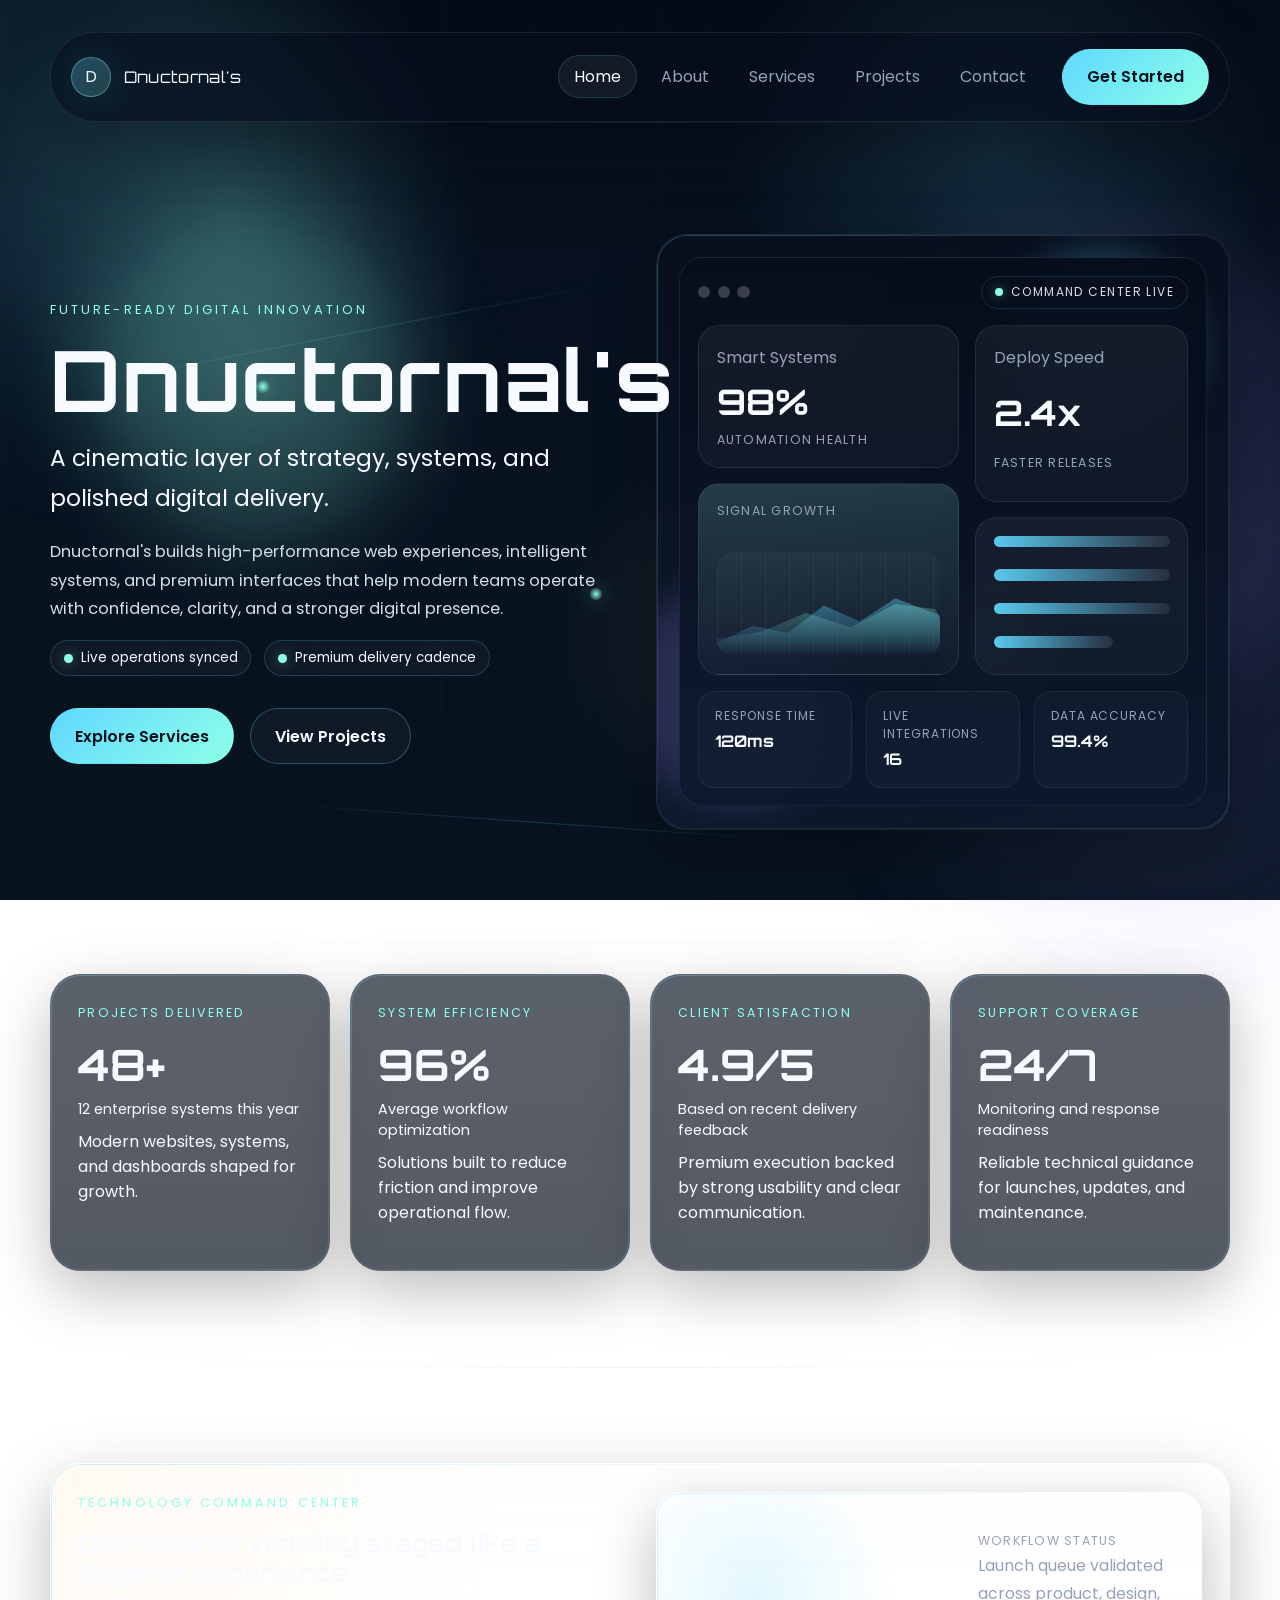
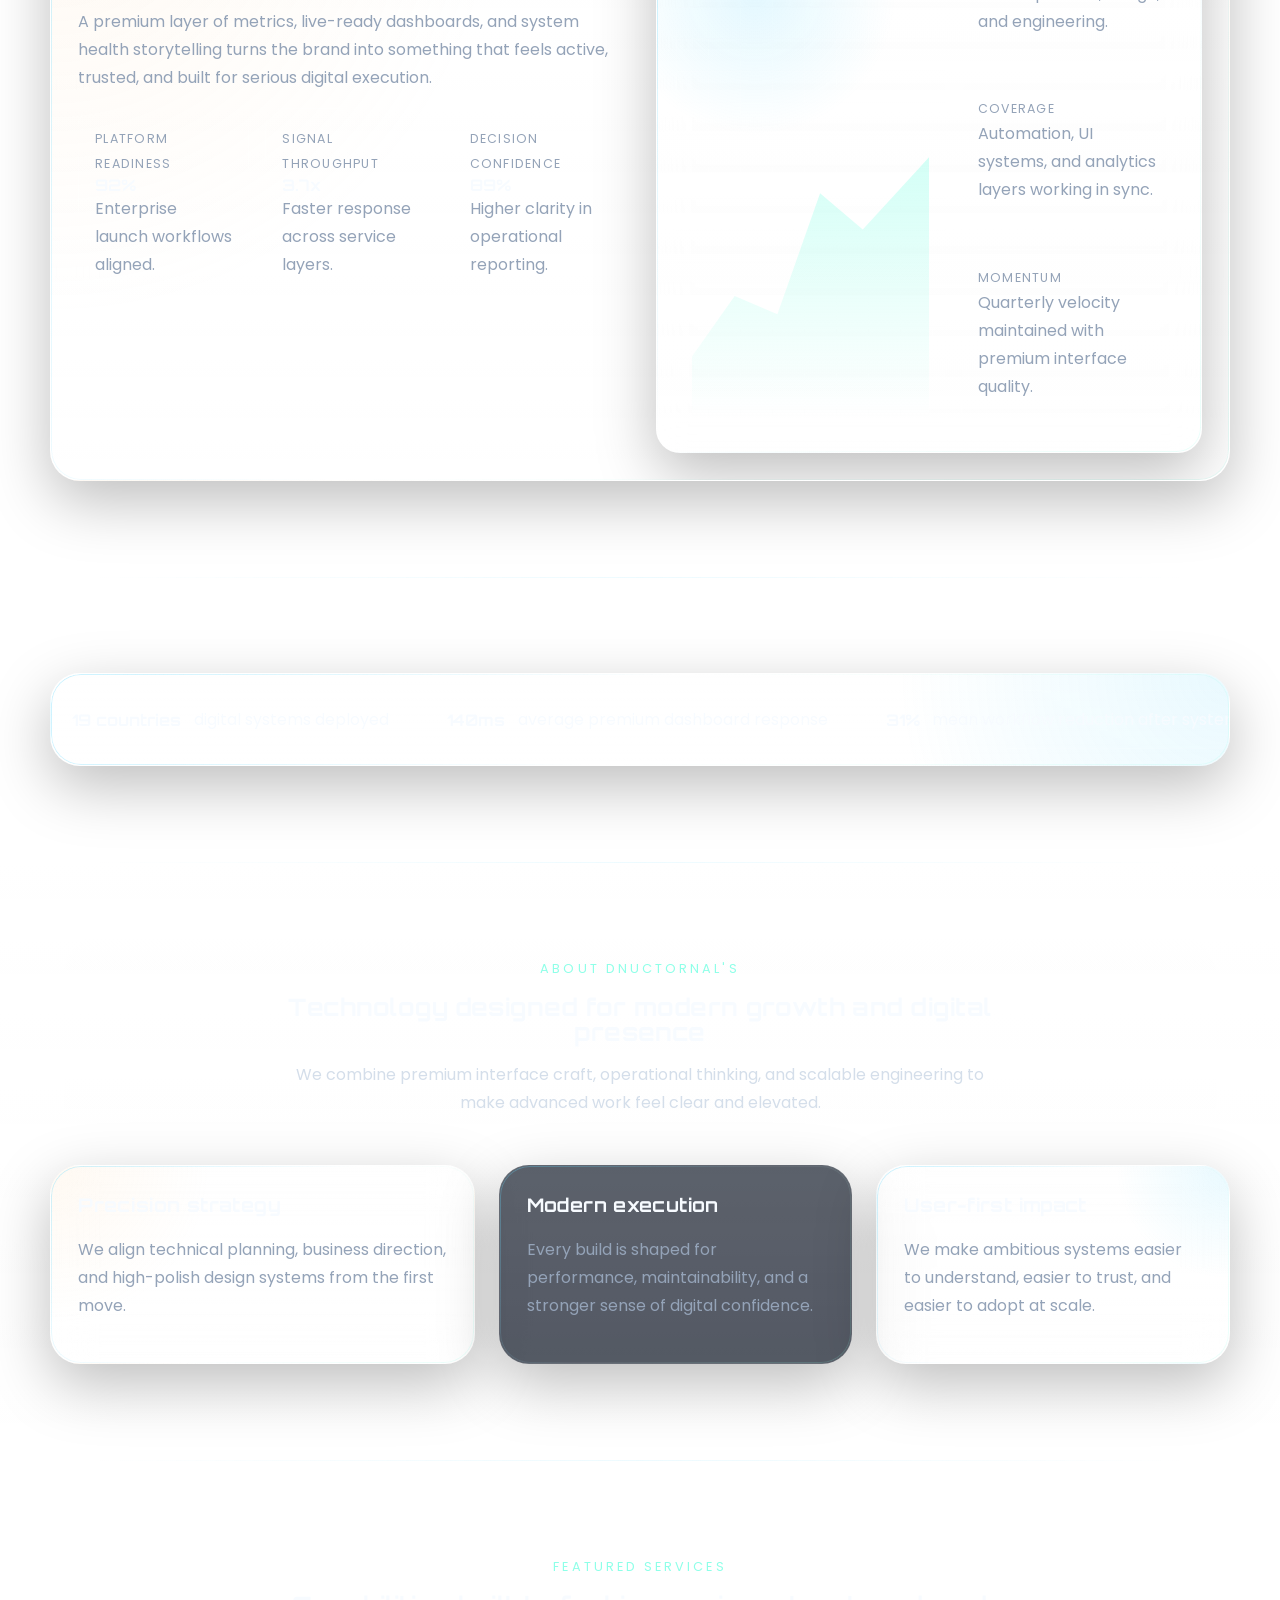
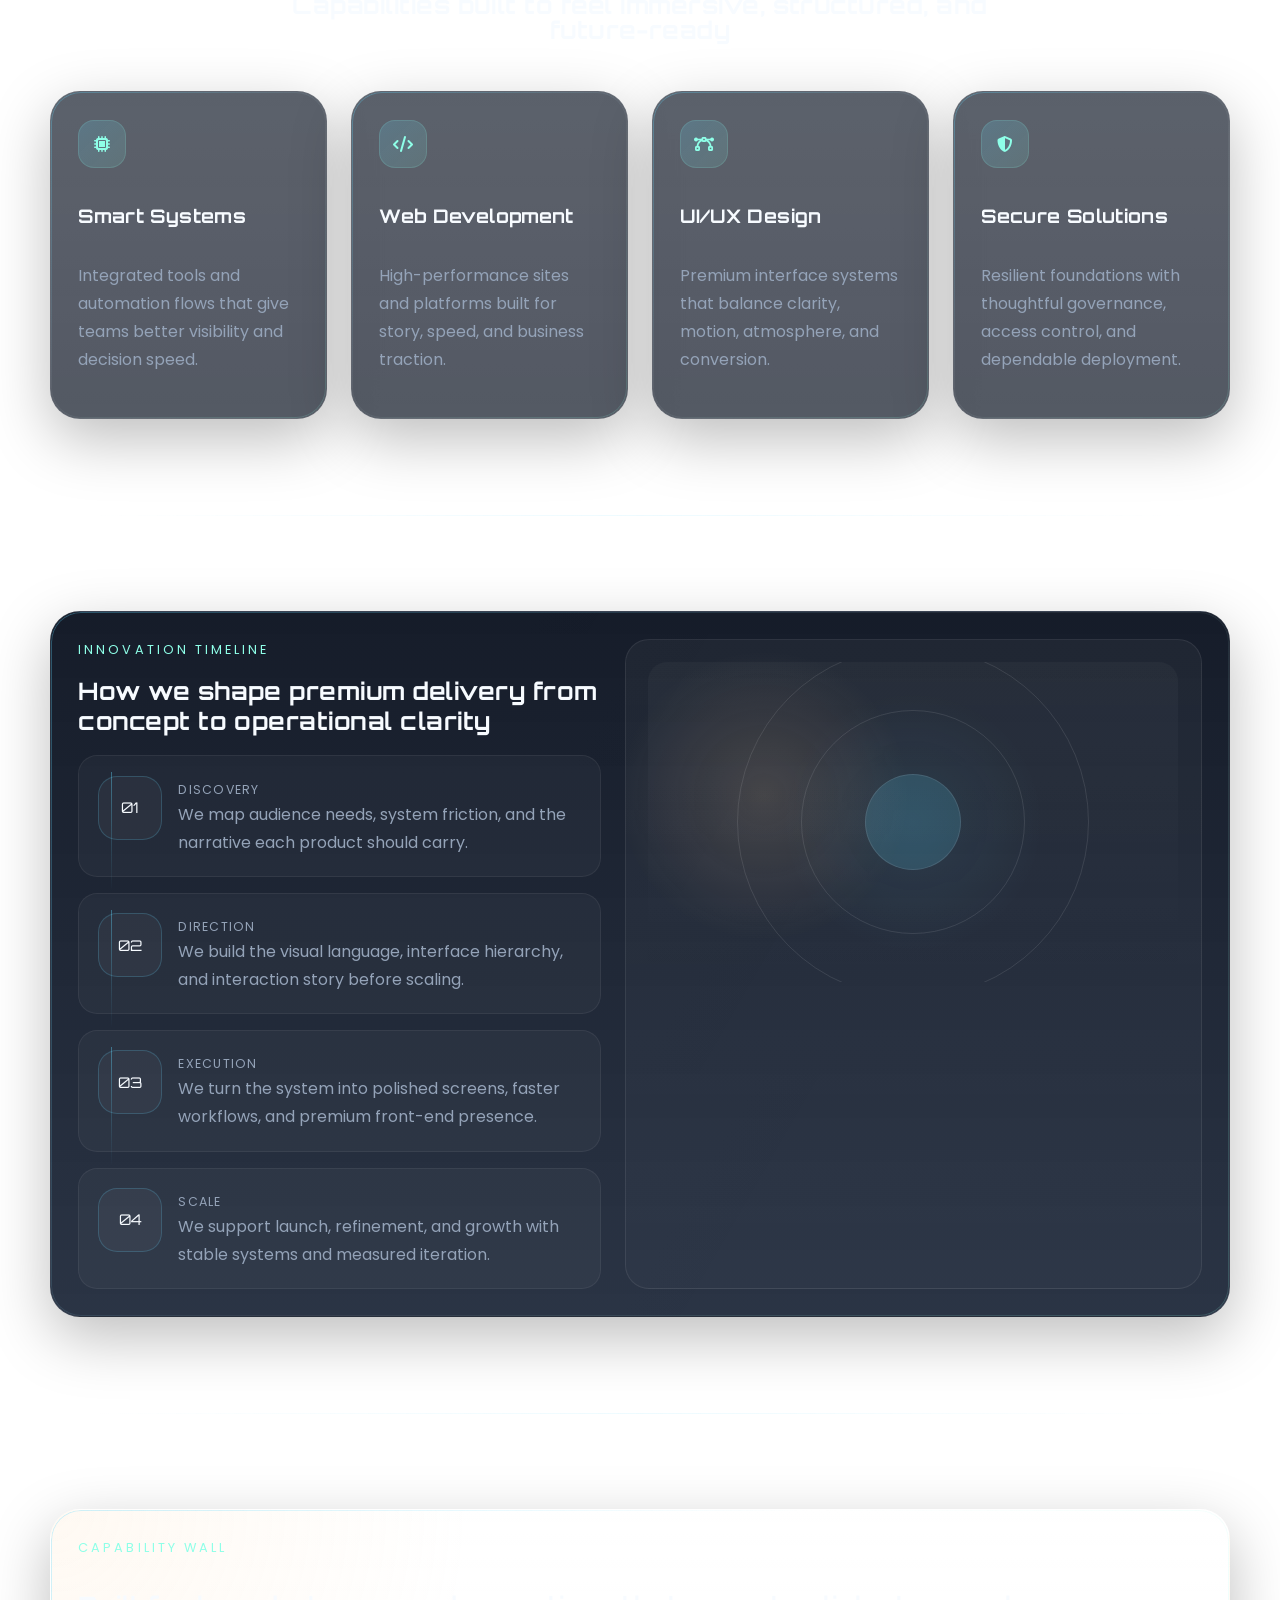
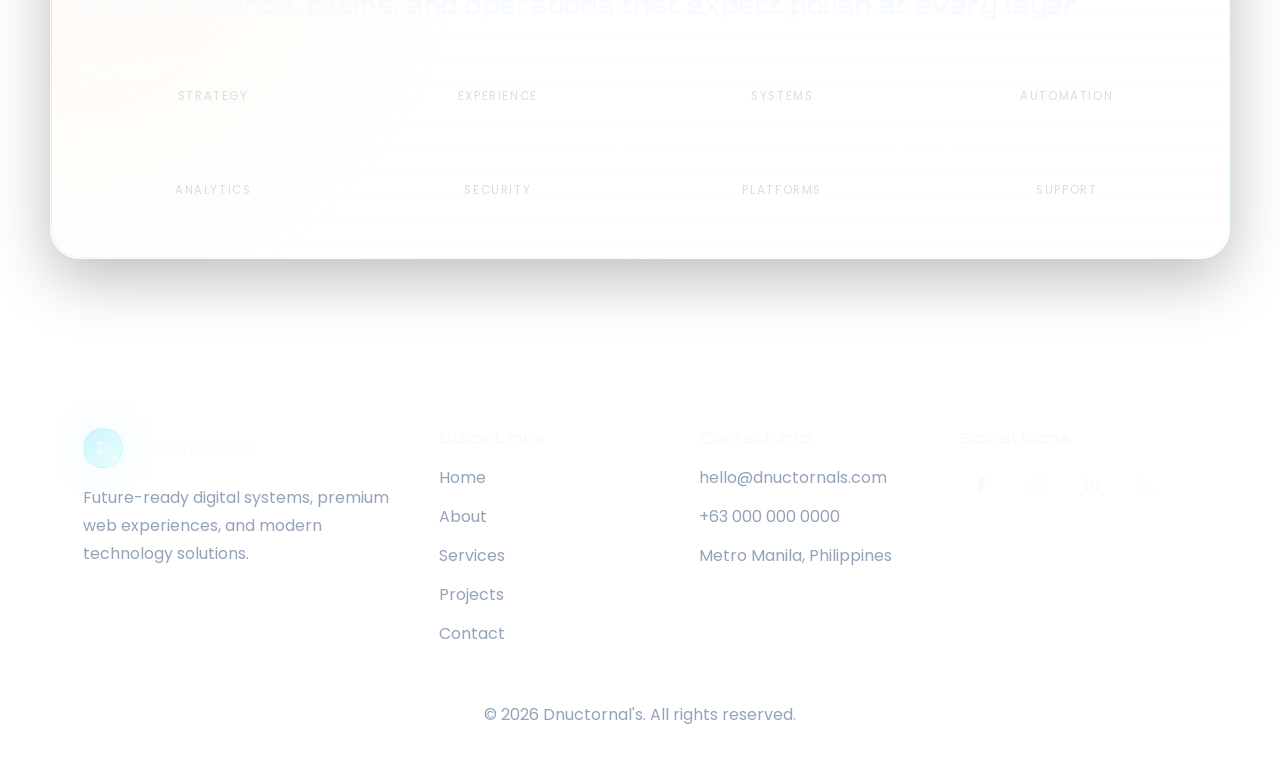
==== index.html @ 12afb89a "first commit" ====
<!DOCTYPE html>
<html lang="en">
<head>
  <meta charset="UTF-8">
  <meta name="viewport" content="width=device-width, initial-scale=1.0">
  <meta name="description" content="Dnuctornal's delivers future-ready tech solutions through smart systems, advanced web development, and premium digital experiences.">
  <title>Dnuctornal's | Future-Ready Tech Solutions</title>
  <link rel="preconnect" href="https://fonts.googleapis.com">
  <link rel="preconnect" href="https://fonts.gstatic.com" crossorigin>
  <link href="https://fonts.googleapis.com/css2?family=Orbitron:wght@500;600;700;800&family=Poppins:wght@300;400;500;600;700&display=swap" rel="stylesheet">
  <link rel="stylesheet" href="https://cdnjs.cloudflare.com/ajax/libs/font-awesome/6.5.2/css/all.min.css" crossorigin="anonymous" referrerpolicy="no-referrer">
  <link rel="stylesheet" href="css/style.css">
</head>
<body data-page="home" class="page-accent-home">
  <div class="site-shell">
    <div class="site-bg" aria-hidden="true">
      <div class="site-noise"></div>
      <div class="site-glow"></div>
    </div>

    <header class="site-header">
      <nav class="navbar container" aria-label="Primary">
        <a class="brand" href="index.html" aria-label="Dnuctornal's home">
          <span class="brand-mark">D</span>
          <span class="brand-text">Dnuctornal's</span>
        </a>
        <button class="nav-toggle" type="button" aria-expanded="false" aria-controls="nav-menu" aria-label="Open menu">
          <span></span>
          <span></span>
          <span></span>
        </button>
        <div class="nav-menu" id="nav-menu">
          <ul class="nav-links">
            <li><a href="index.html" data-nav="home">Home</a></li>
            <li><a href="about.html" data-nav="about">About</a></li>
            <li><a href="services.html" data-nav="services">Services</a></li>
            <li><a href="projects.html" data-nav="projects">Projects</a></li>
            <li><a href="contact.html" data-nav="contact">Contact</a></li>
          </ul>
          <a class="btn btn-primary nav-cta" href="contact.html">Get Started</a>
        </div>
      </nav>
    </header>

    <main>
      <section class="hero section">
        <div class="hero-atmosphere" aria-hidden="true">
          <div class="mesh-glow" data-parallax data-depth="0.14" style="--glow-size: 24rem; --glow-top: 8%; --glow-left: 5%; --glow-color: rgba(142, 255, 232, 0.16);"></div>
          <div class="mesh-glow" data-parallax data-depth="0.18" style="--glow-size: 28rem; --glow-top: 12%; --glow-right: 4%; --glow-color: rgba(156, 136, 255, 0.14);"></div>
        </div>
        <div class="hero-grid-overlay" aria-hidden="true">
          <span class="hero-ring"></span>
          <span class="hero-beam hero-beam-one" data-parallax data-depth="0.08"></span>
          <span class="hero-beam hero-beam-two" data-parallax data-depth="0.06"></span>
          <span class="grid-line grid-line-one"></span>
          <span class="grid-line grid-line-two"></span>
          <span class="grid-line grid-line-three"></span>
          <span class="grid-node grid-node-one"></span>
          <span class="grid-node grid-node-two"></span>
          <span class="grid-node grid-node-three"></span>
        </div>
        <div class="container hero-grid">
          <div class="hero-copy" data-reveal="left">
            <p class="eyebrow">Future-ready digital innovation</p>
            <h1>Dnuctornal's</h1>
            <p class="hero-tagline">A cinematic layer of strategy, systems, and polished digital delivery.</p>
            <p class="hero-description">
              Dnuctornal's builds high-performance web experiences, intelligent systems, and premium interfaces
              that help modern teams operate with confidence, clarity, and a stronger digital presence.
            </p>
            <div class="pill-row">
              <span class="status-pill">Live operations synced</span>
              <span class="status-pill">Premium delivery cadence</span>
            </div>
            <div class="hero-actions">
              <a class="btn btn-primary" href="services.html">Explore Services</a>
              <a class="btn btn-secondary" href="projects.html">View Projects</a>
            </div>
          </div>
          <div class="hero-visual dashboard-card" data-reveal="right" data-parallax-group>
            <div class="hero-orb hero-orb-one" data-parallax-layer data-depth="10"></div>
            <div class="hero-orb hero-orb-two" data-parallax-layer data-depth="18"></div>
            <div class="hero-orb hero-orb-three" data-parallax-layer data-depth="14"></div>
            <div class="dashboard-preview">
              <div class="preview-top">
                <div class="preview-top-dots">
                  <span></span>
                  <span></span>
                  <span></span>
                </div>
                <span class="preview-status">Command Center Live</span>
              </div>
              <div class="preview-grid">
                <div class="preview-column">
                  <article class="preview-panel" data-parallax-layer data-depth="8">
                    <p>Smart Systems</p>
                    <strong data-counter data-value="98" data-suffix="%">98%</strong>
                    <small>Automation health</small>
                  </article>
                  <article class="preview-chart" data-parallax-layer data-depth="14">
                    <span class="preview-kicker">Signal Growth</span>
                    <div class="chart-waves"></div>
                  </article>
                </div>
                <div class="preview-column">
                  <article class="preview-panel" data-parallax-layer data-depth="12">
                    <p>Deploy Speed</p>
                    <strong data-counter data-value="2.4" data-decimals="1" data-suffix="x">2.4x</strong>
                    <small>Faster releases</small>
                  </article>
                  <article class="preview-list" data-parallax-layer data-depth="18">
                    <span></span>
                    <span></span>
                    <span></span>
                    <span style="width: 68%;"></span>
                  </article>
                </div>
              </div>
              <div class="preview-metrics">
                <div>
                  <span>Response Time</span>
                  <strong data-counter data-value="120" data-suffix="ms">120ms</strong>
                </div>
                <div>
                  <span>Live Integrations</span>
                  <strong data-counter data-value="16">16</strong>
                </div>
                <div>
                  <span>Data Accuracy</span>
                  <strong data-counter data-value="99.4" data-decimals="1" data-suffix="%">99.4%</strong>
                </div>
              </div>
            </div>
          </div>
        </div>
      </section>

      <section class="section stats-section">
        <div class="container">
          <div class="stats-strip reveal-group" data-stagger>
            <article class="glass-card stat-card" data-reveal="up" data-activate>
              <p class="stat-label">Projects Delivered</p>
              <strong data-counter data-value="48" data-suffix="+">48+</strong>
              <em>12 enterprise systems this year</em>
              <span>Modern websites, systems, and dashboards shaped for growth.</span>
              <span class="counter-line"></span>
            </article>
            <article class="glass-card stat-card" data-reveal="up" data-activate>
              <p class="stat-label">System Efficiency</p>
              <strong data-counter data-value="96" data-suffix="%">96%</strong>
              <em>Average workflow optimization</em>
              <span>Solutions built to reduce friction and improve operational flow.</span>
              <span class="counter-line"></span>
            </article>
            <article class="glass-card stat-card" data-reveal="up" data-activate>
              <p class="stat-label">Client Satisfaction</p>
              <strong data-counter data-value="4.9" data-decimals="1" data-suffix="/5">4.9/5</strong>
              <em>Based on recent delivery feedback</em>
              <span>Premium execution backed by strong usability and clear communication.</span>
              <span class="counter-line"></span>
            </article>
            <article class="glass-card stat-card" data-reveal="up" data-activate>
              <p class="stat-label">Support Coverage</p>
              <strong>24/7</strong>
              <em>Monitoring and response readiness</em>
              <span>Reliable technical guidance for launches, updates, and maintenance.</span>
              <span class="counter-line"></span>
            </article>
          </div>
        </div>
      </section>

      <section class="section section-atmosphere">
        <div class="container">
          <div class="command-center-band spotlight-card" data-reveal="zoom">
            <div class="hero-command-grid">
              <div>
                <p class="eyebrow">Technology Command Center</p>
                <h2>Operational visibility staged like a flagship experience</h2>
                <p>
                  A premium layer of metrics, live-ready dashboards, and system health storytelling turns the brand
                  into something that feels active, trusted, and built for serious digital execution.
                </p>
                <div class="command-stat-grid">
                  <article class="command-stat" data-activate>
                    <span class="mini-label">Platform Readiness</span>
                    <strong data-counter data-value="92" data-suffix="%">92%</strong>
                    <p>Enterprise launch workflows aligned.</p>
                  </article>
                  <article class="command-stat" data-activate>
                    <span class="mini-label">Signal Throughput</span>
                    <strong data-counter data-value="3.7" data-decimals="1" data-suffix="x">3.7x</strong>
                    <p>Faster response across service layers.</p>
                  </article>
                  <article class="command-stat" data-activate>
                    <span class="mini-label">Decision Confidence</span>
                    <strong data-counter data-value="89" data-suffix="%">89%</strong>
                    <p>Higher clarity in operational reporting.</p>
                  </article>
                </div>
              </div>
              <div class="command-visual dashboard-card" data-parallax-group>
                <div class="command-grid">
                  <div class="command-chart" data-parallax-layer data-depth="10"></div>
                  <div class="command-feed">
                    <article data-parallax-layer data-depth="16">
                      <span class="mini-label">Workflow Status</span>
                      <p>Launch queue validated across product, design, and engineering.</p>
                    </article>
                    <article data-parallax-layer data-depth="12">
                      <span class="mini-label">Coverage</span>
                      <p>Automation, UI systems, and analytics layers working in sync.</p>
                    </article>
                    <article data-parallax-layer data-depth="18">
                      <span class="mini-label">Momentum</span>
                      <p>Quarterly velocity maintained with premium interface quality.</p>
                    </article>
                  </div>
                </div>
              </div>
            </div>
          </div>
        </div>
      </section>

      <section class="section">
        <div class="container">
          <div class="marquee-shell accent-panel" data-reveal="up">
            <div class="marquee-track" aria-label="Performance metrics marquee">
              <div class="marquee-item"><strong>19 countries</strong><span>digital systems deployed</span></div>
              <div class="marquee-item"><strong>140ms</strong><span>average premium dashboard response</span></div>
              <div class="marquee-item"><strong>31%</strong><span>mean workflow reduction after system rollout</span></div>
              <div class="marquee-item"><strong>9.4/10</strong><span>brand experience rating on launch</span></div>
              <div class="marquee-item"><strong>19 countries</strong><span>digital systems deployed</span></div>
              <div class="marquee-item"><strong>140ms</strong><span>average premium dashboard response</span></div>
              <div class="marquee-item"><strong>31%</strong><span>mean workflow reduction after system rollout</span></div>
              <div class="marquee-item"><strong>9.4/10</strong><span>brand experience rating on launch</span></div>
            </div>
          </div>
        </div>
      </section>

      <section class="section section-alt section-atmosphere">
        <div class="container">
          <div class="section-heading" data-reveal="up">
            <p class="eyebrow">About Dnuctornal's</p>
            <h2>Technology designed for modern growth and digital presence</h2>
            <p>
              We combine premium interface craft, operational thinking, and scalable engineering to make advanced work feel clear and elevated.
            </p>
          </div>
          <div class="about-preview-grid reveal-group" data-stagger>
            <article class="spotlight-card info-card" data-reveal="left">
              <h3>Precision strategy</h3>
              <p>We align technical planning, business direction, and high-polish design systems from the first move.</p>
            </article>
            <article class="glass-card info-card" data-reveal="up">
              <h3>Modern execution</h3>
              <p>Every build is shaped for performance, maintainability, and a stronger sense of digital confidence.</p>
            </article>
            <article class="accent-panel info-card" data-reveal="right">
              <h3>User-first impact</h3>
              <p>We make ambitious systems easier to understand, easier to trust, and easier to adopt at scale.</p>
            </article>
          </div>
        </div>
      </section>

      <section class="section">
        <div class="container">
          <div class="section-heading" data-reveal="up">
            <p class="eyebrow">Featured Services</p>
            <h2>Capabilities built to feel immersive, structured, and future-ready</h2>
          </div>
          <div class="card-grid four-col reveal-group" data-stagger>
            <article class="glass-card service-card" data-reveal="up">
              <i class="fa-solid fa-microchip"></i>
              <h3>Smart Systems</h3>
              <p>Integrated tools and automation flows that give teams better visibility and decision speed.</p>
            </article>
            <article class="glass-card service-card" data-reveal="up">
              <i class="fa-solid fa-code"></i>
              <h3>Web Development</h3>
              <p>High-performance sites and platforms built for story, speed, and business traction.</p>
            </article>
            <article class="glass-card service-card" data-reveal="up">
              <i class="fa-solid fa-bezier-curve"></i>
              <h3>UI/UX Design</h3>
              <p>Premium interface systems that balance clarity, motion, atmosphere, and conversion.</p>
            </article>
            <article class="glass-card service-card" data-reveal="up">
              <i class="fa-solid fa-shield-halved"></i>
              <h3>Secure Solutions</h3>
              <p>Resilient foundations with thoughtful governance, access control, and dependable deployment.</p>
            </article>
          </div>
        </div>
      </section>

      <section class="section">
        <div class="container">
          <div class="timeline-panel dashboard-card" data-reveal="zoom">
            <div class="timeline-layout">
              <div>
                <p class="eyebrow">Innovation Timeline</p>
                <h2>How we shape premium delivery from concept to operational clarity</h2>
                <div class="timeline-list reveal-group" data-stagger>
                  <article class="timeline-item" data-reveal="left">
                    <span class="timeline-year">01</span>
                    <div class="timeline-copy">
                      <small>Discovery</small>
                      <p>We map audience needs, system friction, and the narrative each product should carry.</p>
                    </div>
                  </article>
                  <article class="timeline-item" data-reveal="left">
                    <span class="timeline-year">02</span>
                    <div class="timeline-copy">
                      <small>Direction</small>
                      <p>We build the visual language, interface hierarchy, and interaction story before scaling.</p>
                    </div>
                  </article>
                  <article class="timeline-item" data-reveal="left">
                    <span class="timeline-year">03</span>
                    <div class="timeline-copy">
                      <small>Execution</small>
                      <p>We turn the system into polished screens, faster workflows, and premium front-end presence.</p>
                    </div>
                  </article>
                  <article class="timeline-item" data-reveal="left">
                    <span class="timeline-year">04</span>
                    <div class="timeline-copy">
                      <small>Scale</small>
                      <p>We support launch, refinement, and growth with stable systems and measured iteration.</p>
                    </div>
                  </article>
                </div>
              </div>
              <div class="timeline-visual">
                <div class="timeline-orbits" data-parallax-group>
                  <span data-parallax-layer data-depth="8"></span>
                  <span data-parallax-layer data-depth="14"></span>
                  <span data-parallax-layer data-depth="20"></span>
                </div>
              </div>
            </div>
          </div>
        </div>
      </section>

      <section class="section">
        <div class="container">
          <div class="partner-wall spotlight-card" data-reveal="up">
            <p class="eyebrow">Capability Wall</p>
            <h2>Built for brands, teams, and operations that expect polish at every layer</h2>
            <div class="partner-grid reveal-group" data-stagger>
              <span data-reveal="up">Strategy</span>
              <span data-reveal="up">Experience</span>
              <span data-reveal="up">Systems</span>
              <span data-reveal="up">Automation</span>
              <span data-reveal="up">Analytics</span>
              <span data-reveal="up">Security</span>
              <span data-reveal="up">Platforms</span>
              <span data-reveal="up">Support</span>
            </div>
          </div>
        </div>
      </section>
    </main>

    <footer class="site-footer">
      <div class="container footer-grid">
        <div>
          <a class="brand footer-brand" href="index.html">
            <span class="brand-mark">D</span>
            <span class="brand-text">Dnuctornal's</span>
          </a>
          <p class="footer-copy">
            Future-ready digital systems, premium web experiences, and modern technology solutions.
          </p>
        </div>
        <div>
          <h3>Quick Links</h3>
          <ul class="footer-links">
            <li><a href="index.html">Home</a></li>
            <li><a href="about.html">About</a></li>
            <li><a href="services.html">Services</a></li>
            <li><a href="projects.html">Projects</a></li>
            <li><a href="contact.html">Contact</a></li>
          </ul>
        </div>
        <div>
          <h3>Contact Info</h3>
          <ul class="footer-links">
            <li><a href="mailto:hello@dnuctornals.com">hello@dnuctornals.com</a></li>
            <li><a href="tel:+630000000000">+63 000 000 0000</a></li>
            <li>Metro Manila, Philippines</li>
          </ul>
        </div>
        <div>
          <h3>Social Icons</h3>
          <div class="social-links">
            <a href="#" aria-label="Facebook"><i class="fa-brands fa-facebook-f"></i></a>
            <a href="#" aria-label="Instagram"><i class="fa-brands fa-instagram"></i></a>
            <a href="#" aria-label="LinkedIn"><i class="fa-brands fa-linkedin-in"></i></a>
            <a href="#" aria-label="X"><i class="fa-brands fa-x-twitter"></i></a>
          </div>
        </div>
      </div>
      <div class="container footer-bottom">
        <p>&copy; 2026 Dnuctornal's. All rights reserved.</p>
      </div>
    </footer>
  </div>

  <script src="js/script.js"></script>
</body>
</html>
---- css/style.css ----
:root {
  --bg-primary: #07111f;
  --bg-secondary: #0e1a2e;
  --bg-tertiary: #13243a;
  --bg-panel: rgba(10, 18, 34, 0.72);
  --bg-panel-strong: rgba(7, 14, 28, 0.84);
  --accent-blue: #60d8ff;
  --accent-cyan: #8effe8;
  --accent-gold: #ffd29d;
  --accent-violet: #9c88ff;
  --text-primary: #f7fbff;
  --text-secondary: #d4deea;
  --text-muted: #94a3b8;
  --border-soft: rgba(255, 255, 255, 0.08);
  --border-strong: rgba(96, 216, 255, 0.3);
  --shadow-soft: 0 20px 60px rgba(0, 0, 0, 0.26);
  --shadow-glow: 0 0 40px rgba(96, 216, 255, 0.16);
  --radius-lg: 30px;
  --radius-md: 22px;
  --radius-sm: 16px;
  --container: 1180px;
  --transition: 260ms ease;
  --section-padding: 6rem;
}

*,
*::before,
*::after {
  box-sizing: border-box;
}

html {
  scroll-behavior: smooth;
}

body {
  margin: 0;
  font-family: "Poppins", sans-serif;
  color: var(--text-primary);
  min-height: 100vh;
  background:
    radial-gradient(circle at 12% 12%, rgba(142, 255, 232, 0.08), transparent 0 24%),
    radial-gradient(circle at 88% 12%, rgba(156, 136, 255, 0.12), transparent 0 26%),
    radial-gradient(circle at 60% 92%, rgba(255, 210, 157, 0.06), transparent 0 20%),
    linear-gradient(180deg, #040b16 0%, #07111f 30%, #07131f 100%);
  background-attachment: fixed;
}

body.menu-open {
  overflow: hidden;
}

body.is-scrolled .site-header {
  padding-top: 0.5rem;
}

a {
  color: inherit;
  text-decoration: none;
}

img {
  max-width: 100%;
  display: block;
}

button,
input,
textarea {
  font: inherit;
}

p,
li {
  color: var(--text-muted);
  line-height: 1.75;
}

h1,
h2,
h3,
h4,
.brand-text,
.display-font {
  font-family: "Orbitron", sans-serif;
  letter-spacing: 0.02em;
}

h1,
h2,
h3,
h4,
p {
  margin-top: 0;
}

.site-shell {
  position: relative;
  overflow: clip;
  isolation: isolate;
}

.site-shell::before,
.site-shell::after {
  content: "";
  position: fixed;
  width: 30rem;
  height: 30rem;
  border-radius: 50%;
  filter: blur(90px);
  pointer-events: none;
  z-index: -3;
  opacity: 0.8;
}

.site-shell::before {
  top: -6rem;
  left: -10rem;
  background: rgba(96, 216, 255, 0.14);
}

.site-shell::after {
  right: -9rem;
  bottom: -4rem;
  background: rgba(156, 136, 255, 0.12);
}

.site-bg {
  position: fixed;
  inset: 0;
  pointer-events: none;
  z-index: -2;
  overflow: hidden;
}

.site-bg::before,
.site-bg::after {
  content: "";
  position: absolute;
  inset: 0;
}

.site-bg::before {
  background:
    linear-gradient(rgba(255, 255, 255, 0.028) 1px, transparent 1px),
    linear-gradient(90deg, rgba(255, 255, 255, 0.028) 1px, transparent 1px);
  background-size: 88px 88px;
  mask-image: linear-gradient(180deg, rgba(255, 255, 255, 0.42), transparent 78%);
  opacity: 0.35;
}

.site-bg::after {
  background: linear-gradient(180deg, rgba(255, 255, 255, 0.03), transparent);
  mix-blend-mode: screen;
  opacity: 0.16;
}

.site-noise,
.site-glow {
  position: absolute;
  inset: 0;
}

.site-noise {
  background-image:
    linear-gradient(transparent 96%, rgba(255, 255, 255, 0.03) 100%),
    linear-gradient(90deg, rgba(255, 255, 255, 0.025), transparent 30%, rgba(255, 255, 255, 0.018) 70%, transparent);
  background-size: 100% 4px, 220px 100%;
  opacity: 0.18;
}

.site-glow {
  background:
    radial-gradient(circle at 18% 24%, rgba(142, 255, 232, 0.14), transparent 20%),
    radial-gradient(circle at 78% 18%, rgba(96, 216, 255, 0.13), transparent 22%),
    radial-gradient(circle at 58% 70%, rgba(255, 210, 157, 0.08), transparent 20%);
}

.mesh-glow {
  position: absolute;
  width: var(--glow-size, 18rem);
  height: var(--glow-size, 18rem);
  top: var(--glow-top, auto);
  left: var(--glow-left, auto);
  right: var(--glow-right, auto);
  bottom: var(--glow-bottom, auto);
  border-radius: 50%;
  background: radial-gradient(circle, var(--glow-color, rgba(96, 216, 255, 0.18)), transparent 66%);
  filter: blur(14px);
  opacity: 0.95;
  will-change: transform;
}

.container {
  width: min(calc(100% - 2rem), var(--container));
  margin: 0 auto;
}

.section {
  position: relative;
  padding: var(--section-padding) 0;
}

.section::before {
  content: "";
  position: absolute;
  top: 0;
  left: 50%;
  width: min(100%, 1100px);
  height: 1px;
  transform: translateX(-50%);
  background: linear-gradient(90deg, transparent, rgba(96, 216, 255, 0.16), transparent);
  opacity: 0.7;
}

.section-alt {
  background: linear-gradient(180deg, rgba(255, 255, 255, 0.03), rgba(255, 255, 255, 0));
}

.section-atmosphere {
  position: relative;
  isolation: isolate;
}

.section-atmosphere::after {
  content: "";
  position: absolute;
  inset: 12% 5% auto;
  height: 70%;
  border-radius: 40px;
  background: linear-gradient(180deg, rgba(255, 255, 255, 0.025), transparent);
  border: 1px solid rgba(255, 255, 255, 0.05);
  opacity: 0.55;
  z-index: -1;
}

.page-accent-about .section-atmosphere::after {
  background:
    radial-gradient(circle at 20% 20%, rgba(255, 210, 157, 0.08), transparent 24%),
    linear-gradient(180deg, rgba(255, 255, 255, 0.03), transparent);
}

.page-accent-services .section-atmosphere::after {
  background:
    radial-gradient(circle at 80% 18%, rgba(142, 255, 232, 0.08), transparent 22%),
    linear-gradient(180deg, rgba(255, 255, 255, 0.03), transparent);
}

.page-accent-projects .section-atmosphere::after {
  background:
    radial-gradient(circle at 50% 20%, rgba(156, 136, 255, 0.1), transparent 24%),
    linear-gradient(180deg, rgba(255, 255, 255, 0.03), transparent);
}

.page-accent-contact .section-atmosphere::after {
  background:
    radial-gradient(circle at 15% 24%, rgba(96, 216, 255, 0.08), transparent 22%),
    linear-gradient(180deg, rgba(255, 255, 255, 0.03), transparent);
}

.eyebrow {
  margin: 0 0 0.9rem;
  color: var(--accent-cyan);
  font-size: 0.8rem;
  letter-spacing: 0.24em;
  text-transform: uppercase;
}

.section-heading {
  position: relative;
  max-width: 44rem;
  margin: 0 auto 3rem;
  text-align: center;
}

.section-heading.align-left {
  margin-left: 0;
  margin-right: 0;
  text-align: left;
}

.section-heading h2,
.page-hero h1,
.hero h1 {
  margin-bottom: 1rem;
  line-height: 1.05;
}

.section-heading p:last-child,
.page-intro,
.hero-description {
  color: var(--text-secondary);
}

.page-hero {
  padding-top: 9.5rem;
  padding-bottom: 4rem;
  overflow: hidden;
}

.page-hero h1 {
  max-width: 16ch;
  font-size: clamp(2.7rem, 6vw, 4.9rem);
}

.page-intro {
  max-width: 44rem;
  font-size: 1.05rem;
}

.hero {
  position: relative;
  padding-top: 7rem;
  padding-bottom: 3rem;
  min-height: calc(100vh - 5rem);
}

.hero-grid-overlay,
.hero-atmosphere,
.page-hero-atmosphere {
  position: absolute;
  inset: 0;
  pointer-events: none;
  overflow: hidden;
}

.hero-grid-overlay {
  inset: 5rem 0 0;
}

.hero-atmosphere::before,
.page-hero-atmosphere::before,
.hero-atmosphere::after,
.page-hero-atmosphere::after {
  content: "";
  position: absolute;
  border-radius: 50%;
  filter: blur(40px);
}

.hero-atmosphere::before,
.page-hero-atmosphere::before {
  width: 22rem;
  height: 22rem;
  top: 10%;
  left: 6%;
  background: rgba(142, 255, 232, 0.16);
}

.hero-atmosphere::after,
.page-hero-atmosphere::after {
  width: 30rem;
  height: 30rem;
  right: -4rem;
  top: 12%;
  background: rgba(156, 136, 255, 0.12);
}

.grid-line,
.grid-node,
.hero-beam,
.hero-ring {
  position: absolute;
}

.grid-line {
  height: 1px;
  background: linear-gradient(90deg, transparent, rgba(96, 216, 255, 0.2), transparent);
  box-shadow: 0 0 18px rgba(96, 216, 255, 0.12);
}

.grid-line-one {
  top: 18%;
  left: 4%;
  width: 36rem;
  transform: rotate(-11deg);
}

.grid-line-two {
  top: 32%;
  right: 5%;
  width: 24rem;
  transform: rotate(12deg);
}

.grid-line-three {
  bottom: 16%;
  left: 22%;
  width: 32rem;
  transform: rotate(4deg);
}

.grid-node {
  width: 0.9rem;
  height: 0.9rem;
  border-radius: 50%;
  background: radial-gradient(circle, rgba(142, 255, 232, 1), rgba(142, 255, 232, 0.2) 60%, transparent 70%);
  box-shadow: 0 0 18px rgba(142, 255, 232, 0.26);
  animation: floatPulse 7s ease-in-out infinite;
}

.grid-node-one {
  top: 24%;
  left: 20%;
}

.grid-node-two {
  top: 52%;
  left: 46%;
  animation-delay: 1.5s;
}

.grid-node-three {
  right: 16%;
  bottom: 18%;
  animation-delay: 2.4s;
}

.hero-beam {
  width: 26rem;
  height: 26rem;
  border-radius: 50%;
  border: 1px solid rgba(255, 255, 255, 0.06);
  opacity: 0.42;
}

.hero-beam-one {
  top: 4%;
  right: 10%;
  transform: rotate(16deg);
}

.hero-beam-two {
  width: 18rem;
  height: 18rem;
  bottom: 14%;
  left: 12%;
}

.hero-ring {
  inset: auto;
  width: 42rem;
  height: 42rem;
  left: 50%;
  top: 50%;
  transform: translate(-50%, -50%);
  border-radius: 50%;
  border: 1px solid rgba(255, 255, 255, 0.04);
  opacity: 0.4;
}

.hero-grid,
.split-layout,
.contact-layout,
.hero-command-grid,
.project-card,
.story-layout,
.contact-console {
  display: grid;
  grid-template-columns: repeat(2, minmax(0, 1fr));
  gap: 2rem;
  align-items: center;
}

.hero-copy,
.hero-visual,
.project-card,
.project-content {
  min-width: 0;
}

.hero-copy {
  position: relative;
  z-index: 1;
}

.hero-copy h1 {
  font-size: clamp(3rem, 6.6vw, 5.8rem);
  margin-bottom: 0.8rem;
  max-width: 100%;
}

.hero-tagline {
  color: var(--text-primary);
  font-size: clamp(1.1rem, 3vw, 1.45rem);
  margin-bottom: 1.2rem;
}

.hero-description {
  max-width: 38rem;
  font-size: 1.02rem;
}

.hero-actions {
  display: flex;
  flex-wrap: wrap;
  gap: 1rem;
  margin-top: 2rem;
}

.btn {
  position: relative;
  display: inline-flex;
  align-items: center;
  justify-content: center;
  gap: 0.6rem;
  min-height: 3.25rem;
  padding: 0.9rem 1.5rem;
  border-radius: 999px;
  border: 1px solid transparent;
  font-weight: 600;
  overflow: hidden;
  transition: transform var(--transition), box-shadow var(--transition), border-color var(--transition), background var(--transition), color var(--transition);
}

.btn::before {
  content: "";
  position: absolute;
  inset: 0;
  background: linear-gradient(120deg, transparent, rgba(255, 255, 255, 0.28), transparent);
  transform: translateX(-120%);
  transition: transform 500ms ease;
}

.btn:hover::before,
.btn:focus-visible::before {
  transform: translateX(120%);
}

.btn:hover,
.btn:focus-visible {
  transform: translateY(-2px);
  box-shadow: 0 16px 34px rgba(0, 0, 0, 0.24), 0 0 28px rgba(142, 255, 232, 0.16);
}

.btn-primary {
  background: linear-gradient(135deg, var(--accent-blue), var(--accent-cyan));
  color: #04121d;
}

.btn-secondary {
  background: rgba(255, 255, 255, 0.03);
  border-color: var(--border-strong);
  color: var(--text-primary);
}

.pill-row,
.chip-row {
  display: flex;
  flex-wrap: wrap;
  gap: 0.8rem;
}

.status-pill,
.metric-chip {
  display: inline-flex;
  align-items: center;
  min-height: 2.1rem;
  padding: 0.45rem 0.8rem;
  border-radius: 999px;
  border: 1px solid rgba(96, 216, 255, 0.2);
  background: rgba(255, 255, 255, 0.03);
  color: var(--text-primary);
  font-size: 0.84rem;
}

.status-pill::before {
  content: "";
  width: 0.55rem;
  height: 0.55rem;
  margin-right: 0.5rem;
  border-radius: 50%;
  background: var(--accent-cyan);
  box-shadow: 0 0 14px rgba(142, 255, 232, 0.45);
}

.glass-card,
.spotlight-card,
.dashboard-card,
.accent-panel {
  position: relative;
  background: linear-gradient(180deg, rgba(255, 255, 255, 0.08), rgba(255, 255, 255, 0.03));
  background-color: var(--bg-panel);
  border: 1px solid var(--border-soft);
  backdrop-filter: blur(20px);
  -webkit-backdrop-filter: blur(20px);
  border-radius: var(--radius-lg);
  box-shadow: var(--shadow-soft);
}

.glass-card::before,
.spotlight-card::before,
.dashboard-card::before,
.accent-panel::before {
  content: "";
  position: absolute;
  inset: 0;
  border-radius: inherit;
  padding: 1px;
  background: linear-gradient(135deg, rgba(96, 216, 255, 0.32), rgba(255, 255, 255, 0.05), rgba(142, 255, 232, 0.18));
  -webkit-mask: linear-gradient(#fff 0 0) content-box, linear-gradient(#fff 0 0);
  -webkit-mask-composite: xor;
  mask-composite: exclude;
  pointer-events: none;
}

.spotlight-card {
  background:
    radial-gradient(circle at top left, rgba(255, 210, 157, 0.13), transparent 34%),
    linear-gradient(180deg, rgba(255, 255, 255, 0.09), rgba(255, 255, 255, 0.03));
}

.dashboard-card {
  background:
    linear-gradient(180deg, rgba(7, 14, 28, 0.94), rgba(13, 24, 43, 0.88)),
    linear-gradient(120deg, rgba(255, 255, 255, 0.05), transparent);
}

.accent-panel {
  background:
    radial-gradient(circle at top right, rgba(96, 216, 255, 0.14), transparent 28%),
    linear-gradient(180deg, rgba(255, 255, 255, 0.08), rgba(255, 255, 255, 0.03));
}

.spotlight-card:hover,
.dashboard-card:hover,
.glass-card:hover,
.accent-panel:hover {
  border-color: rgba(96, 216, 255, 0.22);
  box-shadow: var(--shadow-soft), var(--shadow-glow);
}

.site-header {
  position: sticky;
  top: 0;
  z-index: 30;
  padding-top: 1rem;
  transition: padding var(--transition);
}

.navbar {
  display: flex;
  align-items: center;
  justify-content: space-between;
  gap: 1.5rem;
  padding: 1rem 1.25rem;
  background: rgba(7, 14, 28, 0.68);
  border: 1px solid rgba(255, 255, 255, 0.08);
  border-radius: 999px;
  backdrop-filter: blur(18px);
  -webkit-backdrop-filter: blur(18px);
  box-shadow: var(--shadow-soft);
  margin-top: 1rem;
}

.brand {
  display: inline-flex;
  align-items: center;
  gap: 0.8rem;
  flex-shrink: 0;
}

.brand-mark {
  width: 2.5rem;
  height: 2.5rem;
  display: grid;
  place-items: center;
  border-radius: 50%;
  color: var(--text-primary);
  background: linear-gradient(135deg, rgba(96, 216, 255, 0.3), rgba(142, 255, 232, 0.18));
  border: 1px solid rgba(142, 255, 232, 0.35);
  box-shadow: var(--shadow-glow);
}

.brand-text {
  font-size: 1rem;
}

.nav-menu {
  display: flex;
  align-items: center;
  gap: 1.25rem;
}

.nav-links {
  display: flex;
  align-items: center;
  gap: 0.5rem;
  list-style: none;
  margin: 0;
  padding: 0;
}

.nav-links a {
  display: inline-flex;
  align-items: center;
  min-height: 2.7rem;
  padding: 0 1rem;
  border-radius: 999px;
  color: var(--text-muted);
  transition: color var(--transition), background var(--transition), box-shadow var(--transition);
}

.nav-links a:hover,
.nav-links a:focus-visible,
.nav-links a.active {
  color: var(--text-primary);
  background: rgba(255, 255, 255, 0.05);
  box-shadow: inset 0 0 0 1px rgba(96, 216, 255, 0.18);
}

.nav-cta {
  white-space: nowrap;
}

.nav-toggle {
  display: none;
  width: 3rem;
  height: 3rem;
  padding: 0;
  border: 1px solid rgba(96, 216, 255, 0.22);
  border-radius: 50%;
  background: rgba(255, 255, 255, 0.04);
  color: var(--text-primary);
  align-items: center;
  justify-content: center;
  flex-direction: column;
  gap: 0.28rem;
  cursor: pointer;
}

.nav-toggle span {
  width: 1.15rem;
  height: 2px;
  background: var(--text-primary);
  border-radius: 999px;
  transition: transform var(--transition), opacity var(--transition);
}

.nav-menu.open + .nav-toggle span,
.nav-toggle[aria-expanded="true"] span:nth-child(1) {
  transform: translateY(6px) rotate(45deg);
}

.nav-toggle[aria-expanded="true"] span:nth-child(2) {
  opacity: 0;
}

.nav-toggle[aria-expanded="true"] span:nth-child(3) {
  transform: translateY(-6px) rotate(-45deg);
}

.hero-visual {
  min-height: 36rem;
  padding: 1.4rem;
  overflow: hidden;
}

.hero-orb {
  position: absolute;
  border-radius: 50%;
  filter: blur(18px);
}

.hero-orb-one {
  width: 12rem;
  height: 12rem;
  top: 1rem;
  right: 2rem;
  background: rgba(96, 216, 255, 0.26);
}

.hero-orb-two {
  width: 14rem;
  height: 14rem;
  bottom: 1.5rem;
  left: -2rem;
  background: rgba(156, 136, 255, 0.2);
}

.hero-orb-three {
  width: 8rem;
  height: 8rem;
  bottom: 8rem;
  right: 30%;
  background: rgba(255, 210, 157, 0.2);
}

.dashboard-preview {
  position: relative;
  z-index: 1;
  height: 100%;
  min-height: 32rem;
  padding: 1.1rem;
  border-radius: calc(var(--radius-lg) - 6px);
  background:
    linear-gradient(180deg, rgba(6, 13, 26, 0.95), rgba(12, 24, 45, 0.92)),
    linear-gradient(120deg, rgba(255, 255, 255, 0.05), transparent);
  border: 1px solid rgba(255, 255, 255, 0.07);
  overflow: hidden;
}

.preview-top {
  display: flex;
  align-items: center;
  justify-content: space-between;
  gap: 1rem;
}

.preview-top-dots {
  display: flex;
  gap: 0.45rem;
}

.preview-top-dots span {
  width: 0.78rem;
  height: 0.78rem;
  border-radius: 50%;
  background: rgba(255, 255, 255, 0.2);
}

.preview-status {
  display: inline-flex;
  align-items: center;
  gap: 0.5rem;
  padding: 0.4rem 0.8rem;
  border-radius: 999px;
  border: 1px solid rgba(96, 216, 255, 0.16);
  color: var(--text-secondary);
  font-size: 0.75rem;
  letter-spacing: 0.12em;
  text-transform: uppercase;
}

.preview-status::before {
  content: "";
  width: 0.5rem;
  height: 0.5rem;
  border-radius: 50%;
  background: var(--accent-cyan);
  box-shadow: 0 0 12px rgba(142, 255, 232, 0.5);
}

.preview-grid {
  display: grid;
  grid-template-columns: 1.1fr 0.9fr;
  gap: 1rem;
  margin-top: 1rem;
}

.preview-column {
  display: grid;
  gap: 1rem;
}

.preview-panel,
.preview-chart,
.preview-list,
.command-center-panel,
.service-visual,
.project-frame,
.console-map,
.contact-signal {
  border-radius: 1.35rem;
  border: 1px solid rgba(255, 255, 255, 0.08);
  background: linear-gradient(180deg, rgba(255, 255, 255, 0.05), rgba(255, 255, 255, 0.03));
  padding: 1.1rem;
  min-height: 100%;
}

.preview-panel strong,
.stat-card strong,
.kpi-card strong,
.counter-value,
.timeline-year,
.command-stat strong,
.service-diagram strong,
.project-number {
  display: block;
  color: var(--text-primary);
  font-family: "Orbitron", sans-serif;
}

.preview-panel {
  display: grid;
  gap: 0.45rem;
}

.preview-panel p,
.command-stat p,
.timeline-copy p,
.service-diagram p,
.console-log p {
  margin-bottom: 0;
}

.preview-panel strong {
  font-size: 2.2rem;
}

.preview-panel small,
.preview-kicker,
.mini-label,
.timeline-copy small,
.metric-label {
  color: var(--text-muted);
  font-size: 0.78rem;
  letter-spacing: 0.1em;
  text-transform: uppercase;
}

.preview-chart {
  display: grid;
  align-content: space-between;
  min-height: 12rem;
  background:
    linear-gradient(180deg, rgba(142, 255, 232, 0.15), transparent),
    linear-gradient(120deg, rgba(255, 255, 255, 0.04), rgba(255, 255, 255, 0.02));
}

.chart-waves {
  position: relative;
  height: 6.5rem;
  border-radius: 1rem;
  overflow: hidden;
  background:
    linear-gradient(180deg, rgba(255, 255, 255, 0.03), transparent),
    linear-gradient(90deg, rgba(255, 255, 255, 0.04) 1px, transparent 1px);
  background-size: auto, 24px 100%;
}

.chart-waves::before,
.chart-waves::after {
  content: "";
  position: absolute;
  inset: auto 0 0;
  height: 70%;
  border-radius: 50% 50% 0 0;
}

.chart-waves::before {
  background: linear-gradient(180deg, rgba(96, 216, 255, 0.5), rgba(96, 216, 255, 0));
  clip-path: polygon(0 82%, 16% 58%, 32% 68%, 48% 30%, 64% 52%, 80% 20%, 100% 44%, 100% 100%, 0 100%);
}

.chart-waves::after {
  background: linear-gradient(180deg, rgba(142, 255, 232, 0.38), rgba(142, 255, 232, 0));
  clip-path: polygon(0 76%, 20% 66%, 40% 40%, 60% 60%, 80% 28%, 100% 36%, 100% 100%, 0 100%);
}

.preview-list {
  display: grid;
  gap: 0.85rem;
}

.preview-list span,
.signal-line,
.progress-line span {
  display: block;
  height: 0.72rem;
  border-radius: 999px;
  background: linear-gradient(90deg, rgba(96, 216, 255, 0.92), rgba(255, 255, 255, 0.08));
}

.preview-metrics,
.metric-data-grid,
.mini-metric-grid,
.contact-metric-grid {
  display: grid;
  grid-template-columns: repeat(3, minmax(0, 1fr));
  gap: 0.85rem;
  margin-top: 1rem;
}

.preview-metrics div,
.metric-data-grid div,
.mini-metric-grid div,
.contact-metric-grid article {
  padding: 0.9rem 1rem;
  border-radius: 1rem;
  border: 1px solid rgba(255, 255, 255, 0.06);
  background: rgba(255, 255, 255, 0.025);
}

.preview-metrics span,
.metric-data-grid span,
.mini-metric-grid span,
.contact-metric-grid span {
  display: block;
  margin-bottom: 0.3rem;
  color: var(--text-muted);
  font-size: 0.75rem;
  letter-spacing: 0.08em;
  text-transform: uppercase;
}

.preview-metrics strong,
.metric-data-grid strong,
.mini-metric-grid strong,
.contact-metric-grid strong {
  color: var(--text-primary);
  font-family: "Orbitron", sans-serif;
  font-size: 1rem;
}

.hero-bottom-band {
  margin-top: 2rem;
  display: grid;
  grid-template-columns: 1.2fr 0.8fr;
  gap: 1.25rem;
}

.signal-panel,
.hero-side-stack {
  padding: 1.35rem;
}

.signal-panel {
  display: grid;
  gap: 1rem;
}

.signal-head,
.service-panel-head,
.case-study-head,
.console-header {
  display: flex;
  align-items: center;
  justify-content: space-between;
  gap: 1rem;
}

.signal-grid {
  display: grid;
  grid-template-columns: repeat(3, minmax(0, 1fr));
  gap: 0.85rem;
}

.signal-card {
  padding: 1rem;
  border-radius: 1rem;
  background: rgba(255, 255, 255, 0.03);
  border: 1px solid rgba(255, 255, 255, 0.06);
}

.signal-card strong {
  display: block;
  margin-bottom: 0.35rem;
  font-family: "Orbitron", sans-serif;
}

.hero-side-stack {
  display: grid;
  gap: 0.85rem;
}

.hero-side-stack article {
  padding: 1rem 1.1rem;
  border-radius: 1rem;
  background: rgba(255, 255, 255, 0.03);
  border: 1px solid rgba(255, 255, 255, 0.06);
}

.stats-section {
  padding-top: 2rem;
}

.stats-strip {
  display: grid;
  grid-template-columns: repeat(4, minmax(0, 1fr));
  gap: 1.25rem;
}

.stat-card,
.info-card,
.service-card,
.feature-card,
.process-card,
.contact-card,
.cta-panel,
.map-placeholder,
.stat-stack,
.project-card,
.command-center-band,
.marquee-shell,
.timeline-panel,
.brand-story-card,
.milestone-card,
.project-summary-card,
.console-panel,
.case-study-panel,
.partner-wall {
  padding: 1.7rem;
  transition: transform var(--transition), border-color var(--transition), box-shadow var(--transition);
}

.stat-card {
  overflow: hidden;
}

.stat-card strong {
  margin-bottom: 0.55rem;
  font-size: clamp(2rem, 4vw, 2.7rem);
}

.stat-card em {
  display: block;
  margin-bottom: 0.55rem;
  color: var(--text-primary);
  font-style: normal;
  font-size: 0.9rem;
}

.stat-label {
  margin-bottom: 0.8rem;
  color: var(--accent-cyan);
  font-size: 0.78rem;
  letter-spacing: 0.18em;
  text-transform: uppercase;
}

.counter-line {
  display: block;
  width: 0;
  height: 2px;
  margin-top: 1rem;
  background: linear-gradient(90deg, var(--accent-blue), transparent);
  transition: width 900ms ease;
}

.is-active .counter-line,
.stat-card.is-active .counter-line {
  width: 100%;
}

.card-grid {
  display: grid;
  gap: 1.5rem;
}

.two-col {
  grid-template-columns: repeat(2, minmax(0, 1fr));
}

.three-col {
  grid-template-columns: repeat(3, minmax(0, 1fr));
}

.four-col {
  grid-template-columns: repeat(4, minmax(0, 1fr));
}

.reveal-group > * {
  --reveal-delay: 0ms;
}

.reveal-group > *:nth-child(1) {
  --reveal-delay: 0ms;
}

.reveal-group > *:nth-child(2) {
  --reveal-delay: 90ms;
}

.reveal-group > *:nth-child(3) {
  --reveal-delay: 180ms;
}

.reveal-group > *:nth-child(4) {
  --reveal-delay: 270ms;
}

.reveal-group > *:nth-child(5) {
  --reveal-delay: 360ms;
}

.reveal-group > *:nth-child(6) {
  --reveal-delay: 450ms;
}

.about-preview-grid {
  display: grid;
  grid-template-columns: 1.2fr 1fr 1fr;
  gap: 1.5rem;
}

.info-card:hover,
.service-card:hover,
.feature-card:hover,
.process-card:hover,
.contact-card:hover,
.project-card:hover,
.brand-story-card:hover,
.milestone-card:hover,
.timeline-panel:hover,
.partner-wall:hover,
.case-study-panel:hover,
.command-center-band:hover {
  transform: translateY(-6px);
}

.service-card i,
.feature-card i,
.contact-card i,
.contact-chip i {
  display: inline-grid;
  place-items: center;
  width: 3rem;
  height: 3rem;
  border-radius: 1rem;
  margin-bottom: 1.25rem;
  background: linear-gradient(135deg, rgba(96, 216, 255, 0.18), rgba(142, 255, 232, 0.12));
  color: var(--accent-cyan);
  box-shadow: inset 0 0 0 1px rgba(142, 255, 232, 0.14);
}

.command-center-band,
.partner-wall,
.timeline-panel,
.console-panel,
.case-study-panel {
  overflow: hidden;
}

.command-center-band {
  display: grid;
  gap: 1.5rem;
}

.hero-command-grid {
  align-items: stretch;
}

.command-stat-grid {
  display: grid;
  grid-template-columns: repeat(3, minmax(0, 1fr));
  gap: 1rem;
}

.command-stat {
  padding: 1rem;
  border-radius: 1rem;
  background: rgba(255, 255, 255, 0.03);
  border: 1px solid rgba(255, 255, 255, 0.06);
}

.command-visual {
  min-height: 18rem;
  border-radius: 1.5rem;
  border: 1px solid rgba(255, 255, 255, 0.08);
  background:
    radial-gradient(circle at 18% 18%, rgba(96, 216, 255, 0.18), transparent 22%),
    linear-gradient(180deg, rgba(255, 255, 255, 0.04), rgba(255, 255, 255, 0.02));
  padding: 1.2rem;
}

.command-grid {
  display: grid;
  grid-template-columns: 1.1fr 0.9fr;
  gap: 1rem;
  height: 100%;
}

.command-chart {
  position: relative;
  border-radius: 1.2rem;
  background: rgba(255, 255, 255, 0.03);
  overflow: hidden;
}

.command-chart::before {
  content: "";
  position: absolute;
  inset: 0;
  background:
    linear-gradient(transparent 95%, rgba(255, 255, 255, 0.04) 100%),
    linear-gradient(90deg, rgba(255, 255, 255, 0.04) 1px, transparent 1px);
  background-size: 100% 32px, 32px 100%;
}

.command-chart::after {
  content: "";
  position: absolute;
  inset: auto 1rem 1rem;
  height: 58%;
  background: linear-gradient(180deg, rgba(142, 255, 232, 0.45), rgba(142, 255, 232, 0));
  clip-path: polygon(0 80%, 18% 60%, 36% 66%, 54% 26%, 72% 38%, 100% 14%, 100% 100%, 0 100%);
}

.command-feed {
  display: grid;
  gap: 0.8rem;
}

.command-feed article {
  padding: 0.9rem 1rem;
  border-radius: 1rem;
  background: rgba(255, 255, 255, 0.03);
  border: 1px solid rgba(255, 255, 255, 0.06);
}

.marquee-shell {
  padding: 1rem 0;
  overflow: hidden;
}

.marquee-track {
  display: flex;
  gap: 1rem;
  width: max-content;
  animation: marqueeMove 24s linear infinite;
}

.marquee-item {
  display: inline-flex;
  align-items: center;
  gap: 0.8rem;
  min-width: 19rem;
  padding: 1rem 1.25rem;
  border-radius: 999px;
  background: rgba(255, 255, 255, 0.03);
  border: 1px solid rgba(255, 255, 255, 0.07);
}

.marquee-item strong {
  color: var(--text-primary);
  font-family: "Orbitron", sans-serif;
}

.timeline-layout {
  display: grid;
  grid-template-columns: 0.95fr 1.05fr;
  gap: 1.5rem;
  align-items: start;
}

.timeline-list {
  display: grid;
  gap: 1rem;
}

.timeline-item {
  position: relative;
  display: grid;
  grid-template-columns: auto 1fr;
  gap: 1rem;
  padding: 1.2rem;
  border-radius: 1.2rem;
  background: rgba(255, 255, 255, 0.03);
  border: 1px solid rgba(255, 255, 255, 0.06);
}

.timeline-item::before {
  content: "";
  position: absolute;
  top: 1rem;
  bottom: -1rem;
  left: 2rem;
  width: 1px;
  background: linear-gradient(180deg, rgba(96, 216, 255, 0.4), transparent);
}

.timeline-item:last-child::before {
  display: none;
}

.timeline-year {
  display: inline-grid;
  place-items: center;
  width: 4rem;
  height: 4rem;
  border-radius: 1.2rem;
  border: 1px solid rgba(96, 216, 255, 0.2);
  background: rgba(255, 255, 255, 0.04);
  font-size: 0.92rem;
}

.timeline-visual {
  min-height: 100%;
  border-radius: 1.5rem;
  border: 1px solid rgba(255, 255, 255, 0.08);
  background:
    radial-gradient(circle at 24% 24%, rgba(255, 210, 157, 0.14), transparent 22%),
    linear-gradient(180deg, rgba(255, 255, 255, 0.04), rgba(255, 255, 255, 0.02));
  padding: 1.4rem;
}

.timeline-orbits {
  position: relative;
  min-height: 20rem;
  border-radius: 1.2rem;
  overflow: hidden;
  background:
    radial-gradient(circle at center, rgba(96, 216, 255, 0.08), transparent 42%),
    linear-gradient(180deg, rgba(255, 255, 255, 0.03), transparent);
}

.timeline-orbits span {
  position: absolute;
  border-radius: 50%;
  border: 1px solid rgba(255, 255, 255, 0.1);
}

.timeline-orbits span:nth-child(1) {
  width: 22rem;
  height: 22rem;
  top: 50%;
  left: 50%;
  transform: translate(-50%, -50%);
}

.timeline-orbits span:nth-child(2) {
  width: 14rem;
  height: 14rem;
  top: 50%;
  left: 50%;
  transform: translate(-50%, -50%);
}

.timeline-orbits span:nth-child(3) {
  width: 6rem;
  height: 6rem;
  top: 50%;
  left: 50%;
  transform: translate(-50%, -50%);
  background: rgba(96, 216, 255, 0.16);
}

.story-layout {
  align-items: stretch;
}

.brand-story-card {
  display: grid;
  gap: 1.25rem;
}

.brand-story-grid {
  display: grid;
  grid-template-columns: repeat(2, minmax(0, 1fr));
  gap: 1rem;
}

.story-block {
  padding: 1rem 1.1rem;
  border-radius: 1rem;
  background: rgba(255, 255, 255, 0.03);
  border: 1px solid rgba(255, 255, 255, 0.06);
}

.milestone-grid {
  display: grid;
  gap: 1rem;
}

.milestone-card {
  display: grid;
  grid-template-columns: auto 1fr;
  gap: 1rem;
  align-items: start;
}

.milestone-number {
  display: inline-grid;
  place-items: center;
  width: 3.8rem;
  height: 3.8rem;
  border-radius: 1.2rem;
  background: rgba(255, 255, 255, 0.04);
  border: 1px solid rgba(255, 255, 255, 0.08);
  font-family: "Orbitron", sans-serif;
}

.process-grid {
  display: grid;
  grid-template-columns: repeat(4, minmax(0, 1fr));
  gap: 1.5rem;
}

.process-card span {
  display: inline-flex;
  margin-bottom: 1rem;
  color: var(--accent-cyan);
  font-family: "Orbitron", sans-serif;
}

.service-panel-grid {
  display: grid;
  gap: 1.5rem;
}

.service-showcase {
  display: grid;
  gap: 1.25rem;
}

.service-capability-grid {
  display: grid;
  grid-template-columns: repeat(3, minmax(0, 1fr));
  gap: 1.5rem;
}

.service-card {
  display: grid;
  gap: 1rem;
}

.service-visual {
  min-height: 10rem;
  padding: 1rem;
  overflow: hidden;
}

.service-visual.web {
  background:
    radial-gradient(circle at 20% 20%, rgba(96, 216, 255, 0.18), transparent 24%),
    linear-gradient(180deg, rgba(255, 255, 255, 0.04), rgba(255, 255, 255, 0.02));
}

.service-visual.systems {
  background:
    radial-gradient(circle at 80% 18%, rgba(156, 136, 255, 0.16), transparent 24%),
    linear-gradient(180deg, rgba(255, 255, 255, 0.04), rgba(255, 255, 255, 0.02));
}

.service-visual.design {
  background:
    radial-gradient(circle at 50% 18%, rgba(255, 210, 157, 0.16), transparent 24%),
    linear-gradient(180deg, rgba(255, 255, 255, 0.04), rgba(255, 255, 255, 0.02));
}

.service-visual.data {
  background:
    radial-gradient(circle at 30% 80%, rgba(142, 255, 232, 0.16), transparent 24%),
    linear-gradient(180deg, rgba(255, 255, 255, 0.04), rgba(255, 255, 255, 0.02));
}

.service-visual.cloud {
  background:
    radial-gradient(circle at 78% 78%, rgba(96, 216, 255, 0.16), transparent 24%),
    linear-gradient(180deg, rgba(255, 255, 255, 0.04), rgba(255, 255, 255, 0.02));
}

.service-visual.support {
  background:
    radial-gradient(circle at center, rgba(255, 210, 157, 0.14), transparent 24%),
    linear-gradient(180deg, rgba(255, 255, 255, 0.04), rgba(255, 255, 255, 0.02));
}

.service-visual .diagram-lines,
.service-visual .diagram-grid,
.service-visual .diagram-points {
  height: 100%;
  border-radius: 1rem;
}

.diagram-lines {
  position: relative;
  background:
    linear-gradient(90deg, rgba(255, 255, 255, 0.04) 1px, transparent 1px),
    linear-gradient(180deg, rgba(255, 255, 255, 0.04) 1px, transparent 1px);
  background-size: 24px 100%, 100% 24px;
}

.diagram-lines::before,
.diagram-lines::after {
  content: "";
  position: absolute;
  border-radius: 999px;
  background: linear-gradient(90deg, rgba(96, 216, 255, 0.95), rgba(142, 255, 232, 0.3));
}

.diagram-lines::before {
  width: 70%;
  height: 0.65rem;
  top: 26%;
  left: 14%;
}

.diagram-lines::after {
  width: 50%;
  height: 0.65rem;
  top: 56%;
  left: 28%;
}

.diagram-grid {
  position: relative;
  background:
    linear-gradient(rgba(255, 255, 255, 0.04) 1px, transparent 1px),
    linear-gradient(90deg, rgba(255, 255, 255, 0.04) 1px, transparent 1px);
  background-size: 32px 32px;
}

.diagram-grid::before,
.diagram-grid::after {
  content: "";
  position: absolute;
  border-radius: 50%;
}

.diagram-grid::before {
  width: 5rem;
  height: 5rem;
  top: 20%;
  left: 18%;
  background: radial-gradient(circle, rgba(96, 216, 255, 0.45), transparent 68%);
}

.diagram-grid::after {
  width: 4rem;
  height: 4rem;
  right: 18%;
  bottom: 18%;
  background: radial-gradient(circle, rgba(156, 136, 255, 0.4), transparent 70%);
}

.diagram-points {
  position: relative;
}

.diagram-points span {
  position: absolute;
  width: 0.8rem;
  height: 0.8rem;
  border-radius: 50%;
  background: var(--accent-cyan);
  box-shadow: 0 0 14px rgba(142, 255, 232, 0.4);
}

.diagram-points span:nth-child(1) {
  top: 20%;
  left: 24%;
}

.diagram-points span:nth-child(2) {
  top: 48%;
  left: 46%;
}

.diagram-points span:nth-child(3) {
  right: 20%;
  bottom: 24%;
}

.service-diagram {
  display: grid;
  gap: 0.8rem;
  padding: 1rem;
  border-radius: 1rem;
  background: rgba(255, 255, 255, 0.03);
  border: 1px solid rgba(255, 255, 255, 0.06);
}

.service-diagram strong {
  font-size: 1.25rem;
}

.filter-bar {
  display: flex;
  flex-wrap: wrap;
  gap: 0.85rem;
  padding: 1rem;
  margin-bottom: 1.8rem;
}

.filter-chip {
  border: 1px solid rgba(255, 255, 255, 0.08);
  background: rgba(255, 255, 255, 0.03);
  color: var(--text-muted);
  border-radius: 999px;
  padding: 0.75rem 1rem;
  cursor: pointer;
  transition: var(--transition);
}

.filter-chip.active,
.filter-chip:hover {
  color: var(--text-primary);
  border-color: rgba(96, 216, 255, 0.26);
  box-shadow: var(--shadow-glow);
}

.project-card {
  display: grid;
  grid-template-columns: 1.02fr 1fr;
  gap: 1.25rem;
  align-items: stretch;
}

.project-media,
.innovation-visual,
.map-placeholder,
.placeholder-art,
.project-frame,
.project-summary-media {
  min-height: 16rem;
}

.project-media,
.innovation-visual,
.project-frame,
.console-map,
.project-summary-media {
  border-radius: 1.3rem;
  border: 1px solid rgba(255, 255, 255, 0.08);
  background-color: #0d1528;
  overflow: hidden;
}

.project-media-one,
.project-frame-one {
  background:
    linear-gradient(145deg, rgba(96, 216, 255, 0.22), transparent),
    linear-gradient(45deg, rgba(156, 136, 255, 0.24), rgba(17, 24, 45, 0.82));
}

.project-media-two,
.project-frame-two {
  background:
    radial-gradient(circle at top right, rgba(142, 255, 232, 0.2), transparent 35%),
    linear-gradient(135deg, rgba(96, 216, 255, 0.18), rgba(10, 15, 31, 0.95));
}

.project-media-three,
.project-frame-three {
  background:
    linear-gradient(135deg, rgba(156, 136, 255, 0.28), transparent),
    linear-gradient(180deg, rgba(96, 216, 255, 0.16), rgba(17, 24, 45, 0.88));
}

.project-media-four,
.project-frame-four {
  background:
    radial-gradient(circle at bottom left, rgba(96, 216, 255, 0.24), transparent 30%),
    linear-gradient(155deg, rgba(142, 255, 232, 0.12), rgba(10, 15, 31, 0.96));
}

.project-frame {
  position: relative;
  padding: 1rem;
}

.frame-bars,
.frame-panels {
  display: grid;
  gap: 0.75rem;
}

.frame-bars span {
  display: block;
  height: 0.7rem;
  border-radius: 999px;
  background: linear-gradient(90deg, rgba(96, 216, 255, 0.92), rgba(255, 255, 255, 0.08));
}

.frame-bars span:nth-child(2) {
  width: 78%;
}

.frame-bars span:nth-child(3) {
  width: 54%;
}

.frame-panels {
  margin-top: 1rem;
  grid-template-columns: 1.15fr 0.85fr;
  height: calc(100% - 4rem);
}

.frame-panel {
  border-radius: 1rem;
  border: 1px solid rgba(255, 255, 255, 0.08);
  background: rgba(255, 255, 255, 0.04);
}

.frame-panel.chart {
  position: relative;
  overflow: hidden;
}

.frame-panel.chart::before {
  content: "";
  position: absolute;
  inset: auto 0 0;
  height: 70%;
  background: linear-gradient(180deg, rgba(142, 255, 232, 0.4), rgba(142, 255, 232, 0));
  clip-path: polygon(0 78%, 18% 68%, 38% 44%, 58% 54%, 78% 28%, 100% 38%, 100% 100%, 0 100%);
}

.frame-panel.stack {
  display: grid;
  gap: 0.65rem;
  padding: 0.85rem;
}

.frame-panel.stack span {
  display: block;
  height: 0.7rem;
  border-radius: 999px;
  background: rgba(255, 255, 255, 0.16);
}

.project-content {
  display: flex;
  flex-direction: column;
  justify-content: flex-start;
  gap: 0.9rem;
}

.project-metrics {
  display: flex;
  flex-wrap: wrap;
  gap: 0.65rem;
  margin: 0;
}

.metric-data-grid {
  margin: 0;
  align-items: stretch;
}

.metric-data-grid div {
  display: flex;
  flex-direction: column;
  justify-content: space-between;
}

.metric-bars {
  display: grid;
  gap: 0.7rem;
  margin: 0;
}

.metric-bars span {
  display: block;
  position: relative;
  height: 0.55rem;
  border-radius: 999px;
  overflow: hidden;
  background: rgba(255, 255, 255, 0.08);
}

.metric-bars span::before {
  content: "";
  position: absolute;
  inset: 0 auto 0 0;
  width: var(--metric-width, 70%);
  border-radius: inherit;
  background: linear-gradient(90deg, rgba(96, 216, 255, 0.92), rgba(142, 255, 232, 0.46));
  box-shadow: 0 0 18px rgba(96, 216, 255, 0.2);
}

.project-content > .btn {
  width: 100%;
  margin-top: auto;
}

.project-summary-grid {
  display: grid;
  grid-template-columns: 1.08fr 0.92fr;
  gap: 1.5rem;
}

.project-summary-media {
  padding: 1.1rem;
}

.project-summary-card {
  display: grid;
  gap: 1rem;
}

.project-number {
  font-size: clamp(2.2rem, 4vw, 3rem);
}

.partner-wall {
  display: grid;
  gap: 1rem;
}

.partner-grid {
  display: grid;
  grid-template-columns: repeat(4, minmax(0, 1fr));
  gap: 0.9rem;
}

.partner-grid span {
  display: grid;
  place-items: center;
  min-height: 5rem;
  border-radius: 1rem;
  border: 1px solid rgba(255, 255, 255, 0.08);
  background: rgba(255, 255, 255, 0.03);
  color: var(--text-secondary);
  letter-spacing: 0.14em;
  text-transform: uppercase;
  font-size: 0.72rem;
}

.stat-stack,
.contact-aside {
  display: grid;
  gap: 1.25rem;
}

.stat-stack article {
  padding: 0.45rem 0;
  border-bottom: 1px solid rgba(255, 255, 255, 0.06);
}

.stat-stack article:last-child {
  border-bottom: 0;
}

.stat-stack strong {
  display: inline-block;
  margin-bottom: 0.5rem;
  color: var(--text-primary);
  font-family: "Orbitron", sans-serif;
}

.placeholder-art {
  position: relative;
  overflow: hidden;
  border-radius: inherit;
  background:
    radial-gradient(circle at 20% 20%, rgba(142, 255, 232, 0.22), transparent 26%),
    radial-gradient(circle at 80% 40%, rgba(96, 216, 255, 0.22), transparent 26%),
    linear-gradient(180deg, rgba(17, 24, 45, 0.98), rgba(8, 15, 28, 0.9));
}

.placeholder-art span {
  position: absolute;
  border-radius: 50%;
  border: 1px solid rgba(255, 255, 255, 0.12);
}

.placeholder-art span:nth-child(1) {
  width: 18rem;
  height: 18rem;
  top: 50%;
  left: 50%;
  transform: translate(-50%, -50%);
}

.placeholder-art span:nth-child(2) {
  width: 12rem;
  height: 12rem;
  top: 50%;
  left: 50%;
  transform: translate(-50%, -50%);
}

.placeholder-art span:nth-child(3) {
  width: 6rem;
  height: 6rem;
  top: 50%;
  left: 50%;
  transform: translate(-50%, -50%);
  background: rgba(96, 216, 255, 0.16);
}

.contact-console {
  align-items: stretch;
}

.contact-panel,
.console-panel {
  padding: 1.8rem;
}

.contact-form,
.contact-form label {
  display: grid;
  gap: 0.75rem;
}

.form-grid {
  display: grid;
  grid-template-columns: repeat(2, minmax(0, 1fr));
  gap: 1rem;
}

.contact-form input,
.contact-form textarea {
  width: 100%;
  border: 1px solid rgba(255, 255, 255, 0.08);
  background: rgba(255, 255, 255, 0.03);
  color: var(--text-primary);
  border-radius: 1rem;
  padding: 0.95rem 1rem;
  outline: none;
  transition: border-color var(--transition), box-shadow var(--transition);
}

.contact-form input::placeholder,
.contact-form textarea::placeholder {
  color: #7d8794;
}

.contact-form input:focus,
.contact-form textarea:focus {
  border-color: rgba(96, 216, 255, 0.28);
  box-shadow: 0 0 0 4px rgba(96, 216, 255, 0.08);
}

.contact-chip-grid {
  display: grid;
  gap: 1rem;
}

.contact-chip {
  display: grid;
  grid-template-columns: auto 1fr;
  gap: 1rem;
  align-items: center;
  padding: 1rem 1.1rem;
  border-radius: 1rem;
  background: rgba(255, 255, 255, 0.03);
  border: 1px solid rgba(255, 255, 255, 0.06);
}

.contact-card h3 {
  margin-bottom: 0.4rem;
}

.console-panel {
  display: grid;
  gap: 1rem;
}

.console-map {
  min-height: 16rem;
  padding: 1rem;
  background:
    radial-gradient(circle at 40% 30%, rgba(96, 216, 255, 0.12), transparent 20%),
    linear-gradient(180deg, rgba(255, 255, 255, 0.04), rgba(255, 255, 255, 0.02));
}

.map-grid {
  position: relative;
  height: 100%;
  border-radius: 1rem;
  background:
    linear-gradient(rgba(255, 255, 255, 0.05) 1px, transparent 1px),
    linear-gradient(90deg, rgba(255, 255, 255, 0.05) 1px, transparent 1px);
  background-size: 32px 32px;
}

.map-route {
  position: absolute;
  inset: 18% 18% auto;
  height: 54%;
  border-radius: 999px;
  border: 1px dashed rgba(96, 216, 255, 0.3);
}

.map-node {
  position: absolute;
  width: 0.9rem;
  height: 0.9rem;
  border-radius: 50%;
  background: var(--accent-cyan);
  box-shadow: 0 0 16px rgba(142, 255, 232, 0.42);
}

.map-node.origin {
  left: 20%;
  top: 56%;
}

.map-node.hub {
  left: 48%;
  top: 36%;
}

.map-node.target {
  right: 18%;
  top: 60%;
}

.console-log {
  display: grid;
  gap: 0.8rem;
}

.console-log article {
  padding: 0.9rem 1rem;
  border-radius: 1rem;
  background: rgba(255, 255, 255, 0.03);
  border: 1px solid rgba(255, 255, 255, 0.06);
}

.map-placeholder {
  padding: 2rem;
  display: grid;
  gap: 1rem;
  min-height: 18rem;
  align-items: center;
}

.contact-signal {
  min-height: 12rem;
  display: grid;
  gap: 0.8rem;
}

.progress-line {
  display: grid;
  gap: 0.5rem;
}

.progress-line span {
  width: 100%;
}

.progress-line span:nth-child(2) {
  width: 78%;
}

.progress-line span:nth-child(3) {
  width: 62%;
}

.site-footer {
  padding: 1.5rem 0 2rem;
}

.footer-grid {
  display: grid;
  grid-template-columns: 1.4fr 1fr 1fr 1fr;
  gap: 1.5rem;
  padding: 2rem;
  margin-top: 1rem;
  border-radius: var(--radius-lg);
  background: rgba(255, 255, 255, 0.03);
  border: 1px solid rgba(255, 255, 255, 0.06);
}

.footer-brand {
  margin-bottom: 1rem;
}

.footer-grid h3 {
  font-size: 1rem;
  margin-bottom: 1rem;
}

.footer-links {
  list-style: none;
  margin: 0;
  padding: 0;
  display: grid;
  gap: 0.7rem;
}

.footer-links a,
.footer-links li {
  color: var(--text-muted);
}

.footer-links a:hover {
  color: var(--accent-cyan);
}

.footer-copy {
  max-width: 20rem;
}

.social-links {
  display: flex;
  flex-wrap: wrap;
  gap: 0.75rem;
}

.social-links a {
  width: 2.7rem;
  height: 2.7rem;
  display: grid;
  place-items: center;
  border-radius: 50%;
  border: 1px solid rgba(255, 255, 255, 0.08);
  background: rgba(255, 255, 255, 0.04);
  color: var(--text-primary);
  transition: transform var(--transition), border-color var(--transition), box-shadow var(--transition);
}

.social-links a:hover {
  transform: translateY(-2px);
  border-color: rgba(96, 216, 255, 0.26);
  box-shadow: var(--shadow-glow);
}

.footer-bottom {
  text-align: center;
  padding-top: 1.2rem;
}

.js [data-reveal] {
  opacity: 0;
  transform: translate3d(0, 24px, 0) scale(0.98);
  filter: blur(8px);
  transition:
    opacity 780ms ease,
    transform 780ms ease,
    filter 780ms ease;
  transition-delay: var(--reveal-delay, 0ms);
}

.js [data-reveal="left"] {
  transform: translate3d(-28px, 0, 0) scale(0.98);
}

.js [data-reveal="right"] {
  transform: translate3d(28px, 0, 0) scale(0.98);
}

.js [data-reveal="up"] {
  transform: translate3d(0, 32px, 0) scale(0.98);
}

.js [data-reveal="zoom"] {
  transform: scale(0.94);
}

.js [data-reveal].revealed {
  opacity: 1;
  transform: translate3d(0, 0, 0) scale(1);
  filter: blur(0);
}

[data-parallax],
[data-parallax-group] [data-parallax-layer] {
  will-change: transform;
}

@keyframes floatPulse {
  0%,
  100% {
    transform: translateY(0) scale(1);
    opacity: 0.72;
  }

  50% {
    transform: translateY(-8px) scale(1.08);
    opacity: 1;
  }
}

@keyframes marqueeMove {
  0% {
    transform: translateX(0);
  }

  100% {
    transform: translateX(-50%);
  }
}

@media (prefers-reduced-motion: reduce) {
  html {
    scroll-behavior: auto;
  }

  *,
  *::before,
  *::after {
    animation-duration: 0.01ms !important;
    animation-iteration-count: 1 !important;
    transition-duration: 0.01ms !important;
  }

  [data-reveal] {
    opacity: 1 !important;
    transform: none !important;
    filter: none !important;
  }

  [data-parallax],
  [data-parallax-group] [data-parallax-layer] {
    transform: none !important;
  }
}

@media (max-width: 1100px) {
  .four-col,
  .process-grid,
  .footer-grid,
  .stats-strip,
  .service-capability-grid,
  .partner-grid,
  .command-stat-grid {
    grid-template-columns: repeat(2, minmax(0, 1fr));
  }

  .three-col,
  .about-preview-grid,
  .preview-metrics,
  .metric-data-grid,
  .signal-grid,
  .timeline-layout,
  .project-summary-grid,
  .hero-bottom-band,
  .preview-grid,
  .command-grid,
  .brand-story-grid,
  .contact-metric-grid,
  .mini-metric-grid {
    grid-template-columns: repeat(2, minmax(0, 1fr));
  }

  .hero-grid,
  .split-layout,
  .contact-layout,
  .project-card,
  .hero-command-grid,
  .story-layout,
  .contact-console {
    grid-template-columns: 1fr;
  }
}

@media (max-width: 820px) {
  .site-header {
    padding-top: 0.75rem;
  }

  .navbar {
    border-radius: 1.5rem;
    align-items: center;
  }

  .nav-toggle {
    display: inline-flex;
  }

  .nav-menu {
    position: absolute;
    top: calc(100% + 0.8rem);
    left: 0;
    right: 0;
    display: grid;
    gap: 1rem;
    padding: 1rem;
    border-radius: 1.5rem;
    background: rgba(7, 14, 28, 0.95);
    border: 1px solid rgba(255, 255, 255, 0.08);
    box-shadow: var(--shadow-soft);
    opacity: 0;
    pointer-events: none;
    transform: translateY(-10px);
    transition: opacity var(--transition), transform var(--transition);
  }

  .nav-menu.open {
    opacity: 1;
    pointer-events: auto;
    transform: translateY(0);
  }

  .nav-links {
    flex-direction: column;
    align-items: stretch;
  }

  .nav-links a,
  .nav-cta {
    width: 100%;
    justify-content: center;
  }

  .section {
    padding: 4.75rem 0;
  }

  .hero {
    padding-top: 6rem;
  }

  .hero-visual {
    min-height: 27rem;
  }

  .hero-grid-overlay {
    inset: 4rem 0 0;
  }
}

@media (max-width: 640px) {
  .container {
    width: min(calc(100% - 1.25rem), var(--container));
  }

  .two-col,
  .three-col,
  .four-col,
  .about-preview-grid,
  .process-grid,
  .form-grid,
  .footer-grid,
  .stats-strip,
  .preview-metrics,
  .metric-data-grid,
  .service-capability-grid,
  .timeline-layout,
  .project-summary-grid,
  .signal-grid,
  .partner-grid,
  .command-stat-grid,
  .hero-bottom-band,
  .preview-grid,
  .command-grid,
  .brand-story-grid,
  .contact-metric-grid,
  .mini-metric-grid {
    grid-template-columns: 1fr;
  }

  .hero-copy h1 {
    font-size: clamp(2.5rem, 11vw, 3.6rem);
  }

  .page-hero {
    padding-top: 8rem;
  }

  .filter-bar {
    padding: 0.9rem;
  }

  .cta-panel,
  .contact-panel,
  .info-card,
  .service-card,
  .feature-card,
  .process-card,
  .contact-card,
  .project-card,
  .map-placeholder,
  .stat-stack,
  .command-center-band,
  .timeline-panel,
  .brand-story-card,
  .milestone-card,
  .case-study-panel,
  .console-panel,
  .project-summary-card,
  .partner-wall {
    padding: 1.3rem;
  }
}
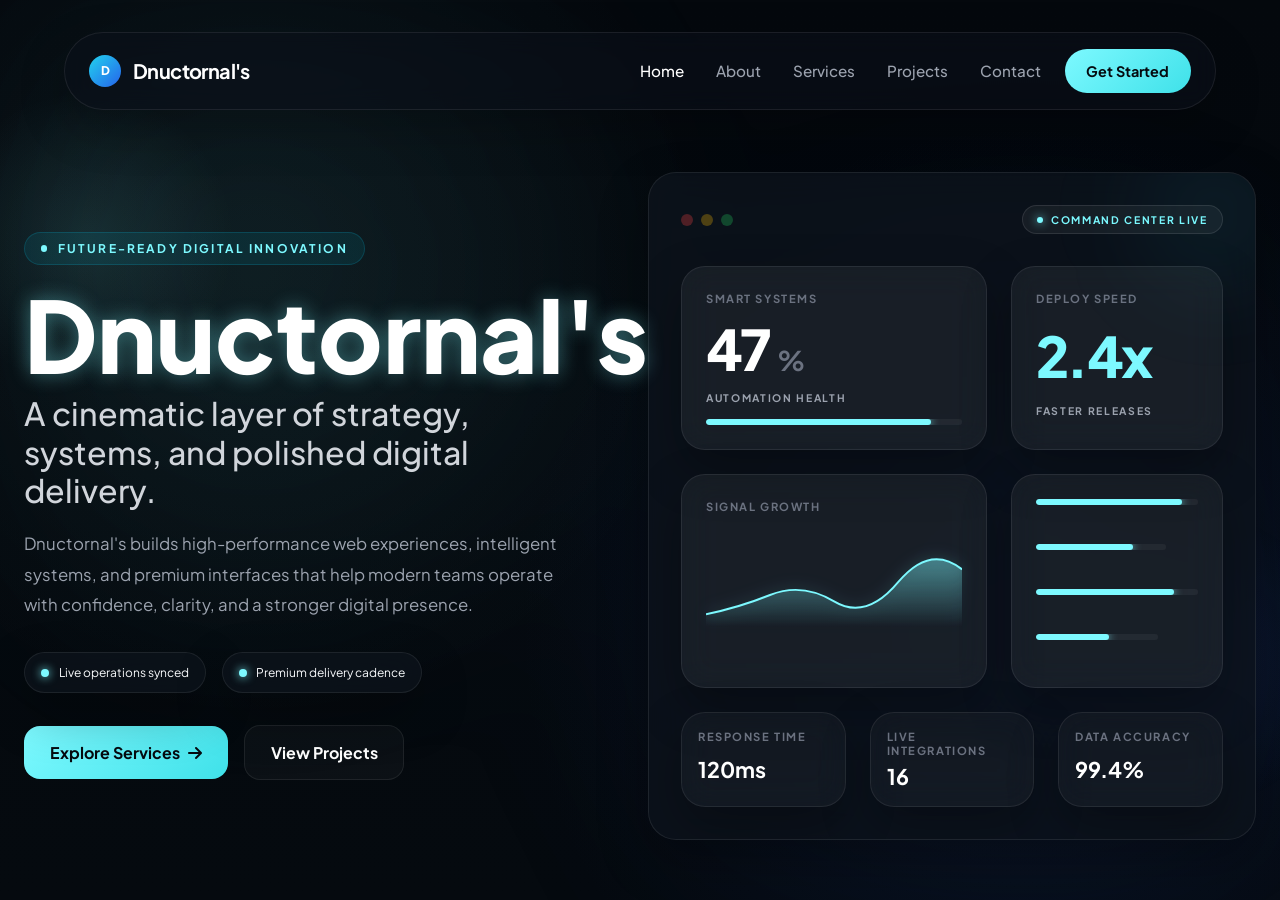
==== commit 0c9be7f5: "updated profile" ====
--- a/index.html
+++ b/index.html
@@ -3,414 +3,162 @@
 <head>
   <meta charset="UTF-8">
   <meta name="viewport" content="width=device-width, initial-scale=1.0">
-  <meta name="description" content="Dnuctornal's delivers future-ready tech solutions through smart systems, advanced web development, and premium digital experiences.">
-  <title>Dnuctornal's | Future-Ready Tech Solutions</title>
+  <meta name="description" content="Dnuctornal's delivers future-ready digital innovation through cinematic web experiences, intelligent systems, and premium interfaces.">
+  <title>Dnuctornal's | Future-Ready Digital Innovation</title>
   <link rel="preconnect" href="https://fonts.googleapis.com">
   <link rel="preconnect" href="https://fonts.gstatic.com" crossorigin>
-  <link href="https://fonts.googleapis.com/css2?family=Orbitron:wght@500;600;700;800&family=Poppins:wght@300;400;500;600;700&display=swap" rel="stylesheet">
+  <link href="https://fonts.googleapis.com/css2?family=Plus+Jakarta+Sans:wght@300;400;500;600;700;800&display=swap" rel="stylesheet">
   <link rel="stylesheet" href="https://cdnjs.cloudflare.com/ajax/libs/font-awesome/6.5.2/css/all.min.css" crossorigin="anonymous" referrerpolicy="no-referrer">
   <link rel="stylesheet" href="css/style.css">
 </head>
-<body data-page="home" class="page-accent-home">
-  <div class="site-shell">
-    <div class="site-bg" aria-hidden="true">
-      <div class="site-noise"></div>
-      <div class="site-glow"></div>
-    </div>
+<body data-page="home" class="page-accent-home homepage-redesign">
+  <div class="homepage-bg-mesh" aria-hidden="true"></div>
+  <div class="homepage-floating-orb homepage-floating-orb-left" aria-hidden="true"></div>
+  <div class="homepage-floating-orb homepage-floating-orb-right" aria-hidden="true"></div>
 
-    <header class="site-header">
-      <nav class="navbar container" aria-label="Primary">
-        <a class="brand" href="index.html" aria-label="Dnuctornal's home">
-          <span class="brand-mark">D</span>
-          <span class="brand-text">Dnuctornal's</span>
-        </a>
-        <button class="nav-toggle" type="button" aria-expanded="false" aria-controls="nav-menu" aria-label="Open menu">
-          <span></span>
-          <span></span>
-          <span></span>
-        </button>
-        <div class="nav-menu" id="nav-menu">
-          <ul class="nav-links">
-            <li><a href="index.html" data-nav="home">Home</a></li>
-            <li><a href="about.html" data-nav="about">About</a></li>
-            <li><a href="services.html" data-nav="services">Services</a></li>
-            <li><a href="projects.html" data-nav="projects">Projects</a></li>
-            <li><a href="contact.html" data-nav="contact">Contact</a></li>
-          </ul>
-          <a class="btn btn-primary nav-cta" href="contact.html">Get Started</a>
+  <header class="homepage-header">
+    <nav class="homepage-nav" aria-label="Primary">
+      <a class="homepage-brand" href="index.html" aria-label="Dnuctornal's home">
+        <span class="homepage-brand-mark">D</span>
+        <span class="homepage-brand-text">Dnuctornal's</span>
+      </a>
+
+      <button class="homepage-nav-toggle" type="button" aria-expanded="false" aria-controls="homepage-nav-menu" aria-label="Open menu">
+        <span></span>
+        <span></span>
+        <span></span>
+      </button>
+
+      <div class="homepage-nav-menu" id="homepage-nav-menu">
+        <ul class="homepage-nav-links">
+          <li><a href="index.html" data-nav="home">Home</a></li>
+          <li><a href="about.html" data-nav="about">About</a></li>
+          <li><a href="services.html" data-nav="services">Services</a></li>
+          <li><a href="projects.html" data-nav="projects">Projects</a></li>
+          <li><a href="contact.html" data-nav="contact">Contact</a></li>
+        </ul>
+        <a class="homepage-btn homepage-btn-primary homepage-nav-cta" href="contact.html">Get Started</a>
+      </div>
+    </nav>
+  </header>
+
+  <main class="homepage-main">
+    <section class="homepage-hero">
+      <div class="homepage-hero-copy" id="heroText">
+        <div class="homepage-eyebrow">
+          <span class="homepage-eyebrow-dot"></span>
+          Future-Ready Digital Innovation
         </div>
-      </nav>
-    </header>
 
-    <main>
-      <section class="hero section">
-        <div class="hero-atmosphere" aria-hidden="true">
-          <div class="mesh-glow" data-parallax data-depth="0.14" style="--glow-size: 24rem; --glow-top: 8%; --glow-left: 5%; --glow-color: rgba(142, 255, 232, 0.16);"></div>
-          <div class="mesh-glow" data-parallax data-depth="0.18" style="--glow-size: 28rem; --glow-top: 12%; --glow-right: 4%; --glow-color: rgba(156, 136, 255, 0.14);"></div>
+        <h1>Dnuctornal's</h1>
+
+        <p class="homepage-tagline">
+          A cinematic layer of strategy, systems, and polished digital delivery.
+        </p>
+
+        <p class="homepage-description">
+          Dnuctornal's builds high-performance web experiences, intelligent systems, and premium interfaces that help modern teams operate with confidence, clarity, and a stronger digital presence.
+        </p>
+
+        <div class="homepage-pill-row">
+          <div class="homepage-pill">
+            <span class="homepage-dot-indicator"></span>
+            Live operations synced
+          </div>
+          <div class="homepage-pill">
+            <span class="homepage-dot-indicator"></span>
+            Premium delivery cadence
+          </div>
         </div>
-        <div class="hero-grid-overlay" aria-hidden="true">
-          <span class="hero-ring"></span>
-          <span class="hero-beam hero-beam-one" data-parallax data-depth="0.08"></span>
-          <span class="hero-beam hero-beam-two" data-parallax data-depth="0.06"></span>
-          <span class="grid-line grid-line-one"></span>
-          <span class="grid-line grid-line-two"></span>
-          <span class="grid-line grid-line-three"></span>
-          <span class="grid-node grid-node-one"></span>
-          <span class="grid-node grid-node-two"></span>
-          <span class="grid-node grid-node-three"></span>
+
+        <div class="homepage-actions">
+          <a class="homepage-btn homepage-btn-primary" href="services.html">
+            Explore Services
+            <i class="fa-solid fa-arrow-right" aria-hidden="true"></i>
+          </a>
+          <a class="homepage-btn homepage-btn-secondary" href="projects.html">View Projects</a>
         </div>
-        <div class="container hero-grid">
-          <div class="hero-copy" data-reveal="left">
-            <p class="eyebrow">Future-ready digital innovation</p>
-            <h1>Dnuctornal's</h1>
-            <p class="hero-tagline">A cinematic layer of strategy, systems, and polished digital delivery.</p>
-            <p class="hero-description">
-              Dnuctornal's builds high-performance web experiences, intelligent systems, and premium interfaces
-              that help modern teams operate with confidence, clarity, and a stronger digital presence.
-            </p>
-            <div class="pill-row">
-              <span class="status-pill">Live operations synced</span>
-              <span class="status-pill">Premium delivery cadence</span>
+      </div>
+
+      <div class="homepage-dashboard-wrap" id="dashboard">
+        <div class="homepage-dashboard">
+          <div class="homepage-dashboard-header">
+            <div class="homepage-window-dots" aria-hidden="true">
+              <span></span>
+              <span></span>
+              <span></span>
             </div>
-            <div class="hero-actions">
-              <a class="btn btn-primary" href="services.html">Explore Services</a>
-              <a class="btn btn-secondary" href="projects.html">View Projects</a>
+            <div class="homepage-dashboard-badge">
+              <span class="homepage-dot-indicator homepage-dot-indicator-small"></span>
+              Command Center Live
             </div>
           </div>
-          <div class="hero-visual dashboard-card" data-reveal="right" data-parallax-group>
-            <div class="hero-orb hero-orb-one" data-parallax-layer data-depth="10"></div>
-            <div class="hero-orb hero-orb-two" data-parallax-layer data-depth="18"></div>
-            <div class="hero-orb hero-orb-three" data-parallax-layer data-depth="14"></div>
-            <div class="dashboard-preview">
-              <div class="preview-top">
-                <div class="preview-top-dots">
-                  <span></span>
-                  <span></span>
-                  <span></span>
-                </div>
-                <span class="preview-status">Command Center Live</span>
+
+          <div class="homepage-dashboard-grid">
+            <article class="homepage-card homepage-card-wide">
+              <span class="homepage-card-label">Smart Systems</span>
+              <div class="homepage-stat-row">
+                <span class="homepage-stat-number" id="healthCount">0</span>
+                <span class="homepage-stat-symbol">%</span>
               </div>
-              <div class="preview-grid">
-                <div class="preview-column">
-                  <article class="preview-panel" data-parallax-layer data-depth="8">
-                    <p>Smart Systems</p>
-                    <strong data-counter data-value="98" data-suffix="%">98%</strong>
-                    <small>Automation health</small>
-                  </article>
-                  <article class="preview-chart" data-parallax-layer data-depth="14">
-                    <span class="preview-kicker">Signal Growth</span>
-                    <div class="chart-waves"></div>
-                  </article>
-                </div>
-                <div class="preview-column">
-                  <article class="preview-panel" data-parallax-layer data-depth="12">
-                    <p>Deploy Speed</p>
-                    <strong data-counter data-value="2.4" data-decimals="1" data-suffix="x">2.4x</strong>
-                    <small>Faster releases</small>
-                  </article>
-                  <article class="preview-list" data-parallax-layer data-depth="18">
-                    <span></span>
-                    <span></span>
-                    <span></span>
-                    <span style="width: 68%;"></span>
-                  </article>
-                </div>
+              <span class="homepage-card-meta">Automation Health</span>
+              <div class="homepage-progress-bar">
+                <div class="homepage-progress-fill" style="width: 88%;"></div>
               </div>
-              <div class="preview-metrics">
-                <div>
-                  <span>Response Time</span>
-                  <strong data-counter data-value="120" data-suffix="ms">120ms</strong>
-                </div>
-                <div>
-                  <span>Live Integrations</span>
-                  <strong data-counter data-value="16">16</strong>
-                </div>
-                <div>
-                  <span>Data Accuracy</span>
-                  <strong data-counter data-value="99.4" data-decimals="1" data-suffix="%">99.4%</strong>
-                </div>
+            </article>
+
+            <article class="homepage-card">
+              <span class="homepage-card-label">Deploy Speed</span>
+              <div class="homepage-stat-row homepage-stat-row-compact">
+                <span class="homepage-stat-number homepage-stat-number-cyan">2.4x</span>
               </div>
-            </div>
-          </div>
-        </div>
-      </section>
+              <span class="homepage-card-meta">Faster Releases</span>
+            </article>
 
-      <section class="section stats-section">
-        <div class="container">
-          <div class="stats-strip reveal-group" data-stagger>
-            <article class="glass-card stat-card" data-reveal="up" data-activate>
-              <p class="stat-label">Projects Delivered</p>
-              <strong data-counter data-value="48" data-suffix="+">48+</strong>
-              <em>12 enterprise systems this year</em>
-              <span>Modern websites, systems, and dashboards shaped for growth.</span>
-              <span class="counter-line"></span>
+            <article class="homepage-card homepage-chart-card">
+              <span class="homepage-card-label">Signal Growth</span>
+              <div class="homepage-chart-wrap">
+                <svg viewBox="0 0 400 100" class="homepage-chart" aria-hidden="true">
+                  <defs>
+                    <linearGradient id="homepageChartGradient" x1="0%" y1="0%" x2="0%" y2="100%">
+                      <stop offset="0%" stop-color="rgba(125, 249, 255, 0.4)"></stop>
+                      <stop offset="100%" stop-color="rgba(125, 249, 255, 0)"></stop>
+                    </linearGradient>
+                  </defs>
+                  <path d="M0,80 Q50,70 100,50 T200,60 T300,30 T400,10 L400,100 L0,100 Z" fill="url(#homepageChartGradient)"></path>
+                  <path class="homepage-chart-line" d="M0,80 Q50,70 100,50 T200,60 T300,30 T400,10" fill="none" stroke="#7df9ff" stroke-width="3"></path>
+                </svg>
+              </div>
             </article>
-            <article class="glass-card stat-card" data-reveal="up" data-activate>
-              <p class="stat-label">System Efficiency</p>
-              <strong data-counter data-value="96" data-suffix="%">96%</strong>
-              <em>Average workflow optimization</em>
-              <span>Solutions built to reduce friction and improve operational flow.</span>
-              <span class="counter-line"></span>
+
+            <article class="homepage-card homepage-progress-list-card">
+              <div class="homepage-progress-stack">
+                <div class="homepage-progress-bar"><div class="homepage-progress-fill" style="width: 90%;"></div></div>
+                <div class="homepage-progress-bar homepage-progress-bar-short"><div class="homepage-progress-fill" style="width: 75%;"></div></div>
+                <div class="homepage-progress-bar"><div class="homepage-progress-fill" style="width: 85%;"></div></div>
+                <div class="homepage-progress-bar homepage-progress-bar-mid"><div class="homepage-progress-fill" style="width: 60%;"></div></div>
+              </div>
             </article>
-            <article class="glass-card stat-card" data-reveal="up" data-activate>
-              <p class="stat-label">Client Satisfaction</p>
-              <strong data-counter data-value="4.9" data-decimals="1" data-suffix="/5">4.9/5</strong>
-              <em>Based on recent delivery feedback</em>
-              <span>Premium execution backed by strong usability and clear communication.</span>
-              <span class="counter-line"></span>
+
+            <article class="homepage-mini-card">
+              <span class="homepage-mini-label">Response Time</span>
+              <span class="homepage-mini-value">120ms</span>
             </article>
-            <article class="glass-card stat-card" data-reveal="up" data-activate>
-              <p class="stat-label">Support Coverage</p>
-              <strong>24/7</strong>
-              <em>Monitoring and response readiness</em>
-              <span>Reliable technical guidance for launches, updates, and maintenance.</span>
-              <span class="counter-line"></span>
+            <article class="homepage-mini-card">
+              <span class="homepage-mini-label">Live Integrations</span>
+              <span class="homepage-mini-value">16</span>
+            </article>
+            <article class="homepage-mini-card">
+              <span class="homepage-mini-label">Data Accuracy</span>
+              <span class="homepage-mini-value homepage-stat-number-cyan">99.4%</span>
             </article>
           </div>
-        </div>
-      </section>
 
-      <section class="section section-atmosphere">
-        <div class="container">
-          <div class="command-center-band spotlight-card" data-reveal="zoom">
-            <div class="hero-command-grid">
-              <div>
-                <p class="eyebrow">Technology Command Center</p>
-                <h2>Operational visibility staged like a flagship experience</h2>
-                <p>
-                  A premium layer of metrics, live-ready dashboards, and system health storytelling turns the brand
-                  into something that feels active, trusted, and built for serious digital execution.
-                </p>
-                <div class="command-stat-grid">
-                  <article class="command-stat" data-activate>
-                    <span class="mini-label">Platform Readiness</span>
-                    <strong data-counter data-value="92" data-suffix="%">92%</strong>
-                    <p>Enterprise launch workflows aligned.</p>
-                  </article>
-                  <article class="command-stat" data-activate>
-                    <span class="mini-label">Signal Throughput</span>
-                    <strong data-counter data-value="3.7" data-decimals="1" data-suffix="x">3.7x</strong>
-                    <p>Faster response across service layers.</p>
-                  </article>
-                  <article class="command-stat" data-activate>
-                    <span class="mini-label">Decision Confidence</span>
-                    <strong data-counter data-value="89" data-suffix="%">89%</strong>
-                    <p>Higher clarity in operational reporting.</p>
-                  </article>
-                </div>
-              </div>
-              <div class="command-visual dashboard-card" data-parallax-group>
-                <div class="command-grid">
-                  <div class="command-chart" data-parallax-layer data-depth="10"></div>
-                  <div class="command-feed">
-                    <article data-parallax-layer data-depth="16">
-                      <span class="mini-label">Workflow Status</span>
-                      <p>Launch queue validated across product, design, and engineering.</p>
-                    </article>
-                    <article data-parallax-layer data-depth="12">
-                      <span class="mini-label">Coverage</span>
-                      <p>Automation, UI systems, and analytics layers working in sync.</p>
-                    </article>
-                    <article data-parallax-layer data-depth="18">
-                      <span class="mini-label">Momentum</span>
-                      <p>Quarterly velocity maintained with premium interface quality.</p>
-                    </article>
-                  </div>
-                </div>
-              </div>
-            </div>
-          </div>
-        </div>
-      </section>
-
-      <section class="section">
-        <div class="container">
-          <div class="marquee-shell accent-panel" data-reveal="up">
-            <div class="marquee-track" aria-label="Performance metrics marquee">
-              <div class="marquee-item"><strong>19 countries</strong><span>digital systems deployed</span></div>
-              <div class="marquee-item"><strong>140ms</strong><span>average premium dashboard response</span></div>
-              <div class="marquee-item"><strong>31%</strong><span>mean workflow reduction after system rollout</span></div>
-              <div class="marquee-item"><strong>9.4/10</strong><span>brand experience rating on launch</span></div>
-              <div class="marquee-item"><strong>19 countries</strong><span>digital systems deployed</span></div>
-              <div class="marquee-item"><strong>140ms</strong><span>average premium dashboard response</span></div>
-              <div class="marquee-item"><strong>31%</strong><span>mean workflow reduction after system rollout</span></div>
-              <div class="marquee-item"><strong>9.4/10</strong><span>brand experience rating on launch</span></div>
-            </div>
-          </div>
-        </div>
-      </section>
-
-      <section class="section section-alt section-atmosphere">
-        <div class="container">
-          <div class="section-heading" data-reveal="up">
-            <p class="eyebrow">About Dnuctornal's</p>
-            <h2>Technology designed for modern growth and digital presence</h2>
-            <p>
-              We combine premium interface craft, operational thinking, and scalable engineering to make advanced work feel clear and elevated.
-            </p>
-          </div>
-          <div class="about-preview-grid reveal-group" data-stagger>
-            <article class="spotlight-card info-card" data-reveal="left">
-              <h3>Precision strategy</h3>
-              <p>We align technical planning, business direction, and high-polish design systems from the first move.</p>
-            </article>
-            <article class="glass-card info-card" data-reveal="up">
-              <h3>Modern execution</h3>
-              <p>Every build is shaped for performance, maintainability, and a stronger sense of digital confidence.</p>
-            </article>
-            <article class="accent-panel info-card" data-reveal="right">
-              <h3>User-first impact</h3>
-              <p>We make ambitious systems easier to understand, easier to trust, and easier to adopt at scale.</p>
-            </article>
-          </div>
-        </div>
-      </section>
-
-      <section class="section">
-        <div class="container">
-          <div class="section-heading" data-reveal="up">
-            <p class="eyebrow">Featured Services</p>
-            <h2>Capabilities built to feel immersive, structured, and future-ready</h2>
-          </div>
-          <div class="card-grid four-col reveal-group" data-stagger>
-            <article class="glass-card service-card" data-reveal="up">
-              <i class="fa-solid fa-microchip"></i>
-              <h3>Smart Systems</h3>
-              <p>Integrated tools and automation flows that give teams better visibility and decision speed.</p>
-            </article>
-            <article class="glass-card service-card" data-reveal="up">
-              <i class="fa-solid fa-code"></i>
-              <h3>Web Development</h3>
-              <p>High-performance sites and platforms built for story, speed, and business traction.</p>
-            </article>
-            <article class="glass-card service-card" data-reveal="up">
-              <i class="fa-solid fa-bezier-curve"></i>
-              <h3>UI/UX Design</h3>
-              <p>Premium interface systems that balance clarity, motion, atmosphere, and conversion.</p>
-            </article>
-            <article class="glass-card service-card" data-reveal="up">
-              <i class="fa-solid fa-shield-halved"></i>
-              <h3>Secure Solutions</h3>
-              <p>Resilient foundations with thoughtful governance, access control, and dependable deployment.</p>
-            </article>
-          </div>
-        </div>
-      </section>
-
-      <section class="section">
-        <div class="container">
-          <div class="timeline-panel dashboard-card" data-reveal="zoom">
-            <div class="timeline-layout">
-              <div>
-                <p class="eyebrow">Innovation Timeline</p>
-                <h2>How we shape premium delivery from concept to operational clarity</h2>
-                <div class="timeline-list reveal-group" data-stagger>
-                  <article class="timeline-item" data-reveal="left">
-                    <span class="timeline-year">01</span>
-                    <div class="timeline-copy">
-                      <small>Discovery</small>
-                      <p>We map audience needs, system friction, and the narrative each product should carry.</p>
-                    </div>
-                  </article>
-                  <article class="timeline-item" data-reveal="left">
-                    <span class="timeline-year">02</span>
-                    <div class="timeline-copy">
-                      <small>Direction</small>
-                      <p>We build the visual language, interface hierarchy, and interaction story before scaling.</p>
-                    </div>
-                  </article>
-                  <article class="timeline-item" data-reveal="left">
-                    <span class="timeline-year">03</span>
-                    <div class="timeline-copy">
-                      <small>Execution</small>
-                      <p>We turn the system into polished screens, faster workflows, and premium front-end presence.</p>
-                    </div>
-                  </article>
-                  <article class="timeline-item" data-reveal="left">
-                    <span class="timeline-year">04</span>
-                    <div class="timeline-copy">
-                      <small>Scale</small>
-                      <p>We support launch, refinement, and growth with stable systems and measured iteration.</p>
-                    </div>
-                  </article>
-                </div>
-              </div>
-              <div class="timeline-visual">
-                <div class="timeline-orbits" data-parallax-group>
-                  <span data-parallax-layer data-depth="8"></span>
-                  <span data-parallax-layer data-depth="14"></span>
-                  <span data-parallax-layer data-depth="20"></span>
-                </div>
-              </div>
-            </div>
-          </div>
-        </div>
-      </section>
-
-      <section class="section">
-        <div class="container">
-          <div class="partner-wall spotlight-card" data-reveal="up">
-            <p class="eyebrow">Capability Wall</p>
-            <h2>Built for brands, teams, and operations that expect polish at every layer</h2>
-            <div class="partner-grid reveal-group" data-stagger>
-              <span data-reveal="up">Strategy</span>
-              <span data-reveal="up">Experience</span>
-              <span data-reveal="up">Systems</span>
-              <span data-reveal="up">Automation</span>
-              <span data-reveal="up">Analytics</span>
-              <span data-reveal="up">Security</span>
-              <span data-reveal="up">Platforms</span>
-              <span data-reveal="up">Support</span>
-            </div>
-          </div>
-        </div>
-      </section>
-    </main>
-
-    <footer class="site-footer">
-      <div class="container footer-grid">
-        <div>
-          <a class="brand footer-brand" href="index.html">
-            <span class="brand-mark">D</span>
-            <span class="brand-text">Dnuctornal's</span>
-          </a>
-          <p class="footer-copy">
-            Future-ready digital systems, premium web experiences, and modern technology solutions.
-          </p>
-        </div>
-        <div>
-          <h3>Quick Links</h3>
-          <ul class="footer-links">
-            <li><a href="index.html">Home</a></li>
-            <li><a href="about.html">About</a></li>
-            <li><a href="services.html">Services</a></li>
-            <li><a href="projects.html">Projects</a></li>
-            <li><a href="contact.html">Contact</a></li>
-          </ul>
-        </div>
-        <div>
-          <h3>Contact Info</h3>
-          <ul class="footer-links">
-            <li><a href="mailto:hello@dnuctornals.com">hello@dnuctornals.com</a></li>
-            <li><a href="tel:+630000000000">+63 000 000 0000</a></li>
-            <li>Metro Manila, Philippines</li>
-          </ul>
-        </div>
-        <div>
-          <h3>Social Icons</h3>
-          <div class="social-links">
-            <a href="#" aria-label="Facebook"><i class="fa-brands fa-facebook-f"></i></a>
-            <a href="#" aria-label="Instagram"><i class="fa-brands fa-instagram"></i></a>
-            <a href="#" aria-label="LinkedIn"><i class="fa-brands fa-linkedin-in"></i></a>
-            <a href="#" aria-label="X"><i class="fa-brands fa-x-twitter"></i></a>
-          </div>
+          <div class="homepage-dashboard-glow" aria-hidden="true"></div>
         </div>
       </div>
-      <div class="container footer-bottom">
-        <p>&copy; 2026 Dnuctornal's. All rights reserved.</p>
-      </div>
-    </footer>
-  </div>
+    </section>
+  </main>
 
   <script src="js/script.js"></script>
 </body>
--- a/css/style.css
+++ b/css/style.css
@@ -23,6 +23,14 @@
   --section-padding: 6rem;
 }
 
+.homepage-redesign {
+  --homepage-bg-dark: #050a0f;
+  --homepage-accent-cyan: #7df9ff;
+  --homepage-accent-blue: #1e3a8a;
+  --homepage-card-bg: rgba(13, 20, 29, 0.72);
+  --homepage-glass-border: rgba(255, 255, 255, 0.08);
+}
+
 *,
 *::before,
 *::after {
@@ -44,6 +52,26 @@
     radial-gradient(circle at 60% 92%, rgba(255, 210, 157, 0.06), transparent 0 20%),
     linear-gradient(180deg, #040b16 0%, #07111f 30%, #07131f 100%);
   background-attachment: fixed;
+}
+
+body.homepage-redesign {
+  font-family: "Plus Jakarta Sans", sans-serif;
+  background:
+    radial-gradient(circle at 20% 30%, rgba(125, 249, 255, 0.05) 0%, transparent 38%),
+    radial-gradient(circle at 80% 70%, rgba(30, 58, 138, 0.16) 0%, transparent 42%),
+    linear-gradient(180deg, #04080d 0%, var(--homepage-bg-dark) 100%);
+  color: #ffffff;
+  overflow-x: hidden;
+}
+
+body.homepage-redesign h1,
+body.homepage-redesign h2,
+body.homepage-redesign h3,
+body.homepage-redesign h4,
+body.homepage-redesign .brand-text,
+body.homepage-redesign .display-font {
+  font-family: "Plus Jakarta Sans", sans-serif;
+  letter-spacing: 0;
 }
 
 body.menu-open {
@@ -98,6 +126,156 @@
   position: relative;
   overflow: clip;
   isolation: isolate;
+}
+
+.homepage-redesign .site-shell::before,
+.homepage-redesign .site-shell::after,
+.homepage-redesign .site-bg {
+  display: none;
+}
+
+.homepage-bg-mesh {
+  position: fixed;
+  inset: 0;
+  z-index: -3;
+  background:
+    radial-gradient(circle at 20% 30%, rgba(125, 249, 255, 0.05) 0%, transparent 40%),
+    radial-gradient(circle at 80% 70%, rgba(30, 58, 138, 0.15) 0%, transparent 40%);
+  filter: blur(80px);
+  transition: transform 120ms ease-out;
+}
+
+.homepage-floating-orb {
+  position: fixed;
+  width: 18.75rem;
+  height: 18.75rem;
+  border-radius: 50%;
+  z-index: -2;
+  background: radial-gradient(circle, rgba(125, 249, 255, 0.1) 0%, transparent 70%);
+  animation: homepageFloat 20s infinite alternate ease-in-out;
+}
+
+.homepage-floating-orb-left {
+  top: 10%;
+  left: -5%;
+}
+
+.homepage-floating-orb-right {
+  right: -5%;
+  bottom: 10%;
+  background: radial-gradient(circle, rgba(30, 58, 138, 0.2) 0%, transparent 70%);
+}
+
+.homepage-header {
+  position: fixed;
+  top: 2rem;
+  left: 50%;
+  width: min(90%, 72rem);
+  transform: translateX(-50%);
+  z-index: 50;
+}
+
+.homepage-nav {
+  display: flex;
+  align-items: center;
+  justify-content: space-between;
+  gap: 1.25rem;
+  padding: 1rem 1.5rem;
+  border: 1px solid var(--homepage-glass-border);
+  border-radius: 999px;
+  background: rgba(10, 15, 25, 0.6);
+  backdrop-filter: blur(12px);
+  -webkit-backdrop-filter: blur(12px);
+  box-shadow: 0 18px 48px rgba(0, 0, 0, 0.22);
+}
+
+.homepage-brand {
+  display: inline-flex;
+  align-items: center;
+  gap: 0.75rem;
+  font-weight: 700;
+}
+
+.homepage-brand-mark {
+  width: 2rem;
+  height: 2rem;
+  display: grid;
+  place-items: center;
+  border-radius: 50%;
+  background: linear-gradient(135deg, #22d3ee 0%, #2563eb 100%);
+  color: #ffffff;
+  font-size: 0.75rem;
+  font-weight: 800;
+}
+
+.homepage-brand-text {
+  font-size: 1.25rem;
+  font-weight: 700;
+  letter-spacing: -0.03em;
+}
+
+.homepage-nav-menu {
+  display: flex;
+  align-items: center;
+  gap: 1.5rem;
+}
+
+.homepage-nav-links {
+  display: flex;
+  align-items: center;
+  gap: 2rem;
+  margin: 0;
+  padding: 0;
+  list-style: none;
+}
+
+.homepage-nav-links a {
+  color: #9ca3af;
+  font-size: 0.95rem;
+  font-weight: 500;
+  transition: color 0.3s ease;
+}
+
+.homepage-nav-links a:hover,
+.homepage-nav-links a.active,
+.homepage-nav-links a[aria-current="page"] {
+  color: #ffffff;
+}
+
+.homepage-nav-toggle {
+  display: none;
+  width: 3rem;
+  height: 3rem;
+  padding: 0;
+  border: 1px solid var(--homepage-glass-border);
+  border-radius: 50%;
+  background: rgba(255, 255, 255, 0.04);
+  color: #ffffff;
+  align-items: center;
+  justify-content: center;
+  flex-direction: column;
+  gap: 0.28rem;
+  cursor: pointer;
+}
+
+.homepage-nav-toggle span {
+  width: 1.1rem;
+  height: 2px;
+  background: #ffffff;
+  border-radius: 999px;
+  transition: transform var(--transition), opacity var(--transition);
+}
+
+.homepage-nav-toggle[aria-expanded="true"] span:nth-child(1) {
+  transform: translateY(6px) rotate(45deg);
+}
+
+.homepage-nav-toggle[aria-expanded="true"] span:nth-child(2) {
+  opacity: 0;
+}
+
+.homepage-nav-toggle[aria-expanded="true"] span:nth-child(3) {
+  transform: translateY(-6px) rotate(-45deg);
 }
 
 .site-shell::before,
@@ -2198,6 +2376,384 @@
   padding-top: 1.2rem;
 }
 
+.homepage-main {
+  min-height: 100vh;
+  padding: 10rem 1.5rem 3rem;
+}
+
+.homepage-hero {
+  width: min(100%, 80rem);
+  margin: 0 auto;
+  min-height: calc(100vh - 13rem);
+  display: grid;
+  grid-template-columns: minmax(0, 1.08fr) minmax(24rem, 38rem);
+  gap: clamp(4.5rem, 6vw, 7rem);
+  align-items: center;
+}
+
+.homepage-hero-copy {
+  position: relative;
+  z-index: 1;
+  max-width: 40rem;
+  transition: transform 0.1s ease-out;
+}
+
+.homepage-eyebrow {
+  display: inline-flex;
+  align-items: center;
+  gap: 0.65rem;
+  padding: 0.5rem 1rem;
+  border-radius: 999px;
+  background: rgba(6, 182, 212, 0.1);
+  border: 1px solid rgba(6, 182, 212, 0.2);
+  color: var(--homepage-accent-cyan);
+  font-size: 0.75rem;
+  font-weight: 700;
+  letter-spacing: 0.18em;
+  text-transform: uppercase;
+}
+
+.homepage-eyebrow-dot {
+  width: 0.4rem;
+  height: 0.4rem;
+  border-radius: 50%;
+  background: var(--homepage-accent-cyan);
+}
+
+.homepage-hero h1 {
+  margin: 1.5rem 0 1rem;
+  font-size: clamp(3.5rem, 8vw, 6.2rem);
+  font-weight: 800;
+  line-height: 0.9;
+  letter-spacing: -0.07em;
+  text-shadow: 0 0 20px rgba(125, 249, 255, 0.4);
+}
+
+.homepage-tagline {
+  max-width: 42rem;
+  margin-bottom: 1.25rem;
+  color: #d1d5db;
+  font-size: clamp(1.45rem, 3vw, 2rem);
+  font-weight: 500;
+  line-height: 1.2;
+}
+
+.homepage-description {
+  max-width: 34rem;
+  margin-bottom: 0;
+  color: #9ca3af;
+  font-size: 1.05rem;
+  line-height: 1.8;
+}
+
+.homepage-pill-row {
+  display: flex;
+  flex-wrap: wrap;
+  gap: 1rem;
+  margin-top: 2rem;
+}
+
+.homepage-pill,
+.homepage-card,
+.homepage-mini-card {
+  background: var(--homepage-card-bg);
+  border: 1px solid var(--homepage-glass-border);
+  border-radius: 1.5rem;
+  backdrop-filter: blur(16px);
+  -webkit-backdrop-filter: blur(16px);
+  box-shadow: 0 20px 50px rgba(0, 0, 0, 0.3);
+}
+
+.homepage-pill {
+  display: inline-flex;
+  align-items: center;
+  gap: 0.6rem;
+  padding: 0.75rem 1rem;
+  border-radius: 999px;
+  font-size: 0.75rem;
+  color: #f8fafc;
+}
+
+.homepage-dot-indicator {
+  width: 0.5rem;
+  height: 0.5rem;
+  display: inline-block;
+  border-radius: 50%;
+  background: var(--homepage-accent-cyan);
+  box-shadow: 0 0 10px var(--homepage-accent-cyan);
+  animation: homepagePulse 2s infinite;
+}
+
+.homepage-dot-indicator-small {
+  width: 0.375rem;
+  height: 0.375rem;
+}
+
+.homepage-actions {
+  display: flex;
+  flex-wrap: wrap;
+  align-items: center;
+  gap: 1rem;
+  margin-top: 2rem;
+}
+
+.homepage-btn {
+  display: inline-flex;
+  align-items: center;
+  justify-content: center;
+  gap: 0.55rem;
+  padding: 1rem 1.6rem;
+  border-radius: 1rem;
+  font-size: 1rem;
+  font-weight: 700;
+  transition: transform 0.3s ease, box-shadow 0.3s ease, background 0.3s ease, border-color 0.3s ease;
+}
+
+.homepage-btn-primary {
+  background: linear-gradient(135deg, #7df9ff 0%, #3fe1e9 100%);
+  color: #050a0f;
+}
+
+.homepage-btn-primary:hover {
+  transform: translateY(-3px) scale(1.02);
+  box-shadow: 0 10px 30px rgba(125, 249, 255, 0.4);
+}
+
+.homepage-btn-secondary {
+  color: #ffffff;
+  background: rgba(255, 255, 255, 0.03);
+  border: 1px solid var(--homepage-glass-border);
+}
+
+.homepage-btn-secondary:hover {
+  background: rgba(255, 255, 255, 0.08);
+  border-color: rgba(255, 255, 255, 0.2);
+  transform: translateY(-2px);
+}
+
+.homepage-nav-cta {
+  min-height: auto;
+  padding: 0.8rem 1.35rem;
+  border-radius: 999px;
+  font-size: 0.9rem;
+}
+
+.homepage-dashboard-wrap {
+  width: 100%;
+  max-width: 40rem;
+  justify-self: end;
+  transition: transform 0.1s ease-out, opacity 1s ease;
+}
+
+.homepage-dashboard {
+  position: relative;
+  overflow: hidden;
+  padding: 2rem;
+  background: rgba(13, 20, 29, 0.78);
+  border: 1px solid var(--homepage-glass-border);
+  border-radius: 1.75rem;
+  backdrop-filter: blur(16px);
+  -webkit-backdrop-filter: blur(16px);
+  box-shadow: 0 20px 50px rgba(0, 0, 0, 0.3);
+}
+
+.homepage-dashboard-header {
+  display: flex;
+  align-items: center;
+  justify-content: space-between;
+  gap: 1rem;
+  margin-bottom: 2rem;
+}
+
+.homepage-window-dots {
+  display: flex;
+  gap: 0.5rem;
+}
+
+.homepage-window-dots span {
+  width: 0.75rem;
+  height: 0.75rem;
+  border-radius: 50%;
+}
+
+.homepage-window-dots span:nth-child(1) {
+  background: rgba(239, 68, 68, 0.3);
+}
+
+.homepage-window-dots span:nth-child(2) {
+  background: rgba(234, 179, 8, 0.3);
+}
+
+.homepage-window-dots span:nth-child(3) {
+  background: rgba(34, 197, 94, 0.3);
+}
+
+.homepage-dashboard-badge {
+  display: inline-flex;
+  align-items: center;
+  gap: 0.5rem;
+  padding: 0.45rem 0.9rem;
+  border-radius: 999px;
+  background: rgba(255, 255, 255, 0.05);
+  border: 1px solid rgba(255, 255, 255, 0.1);
+  color: var(--homepage-accent-cyan);
+  font-size: 0.65rem;
+  font-weight: 700;
+  letter-spacing: 0.16em;
+  text-transform: uppercase;
+}
+
+.homepage-dashboard-grid {
+  display: grid;
+  grid-template-columns: repeat(12, minmax(0, 1fr));
+  gap: 1.5rem;
+}
+
+.homepage-card {
+  display: grid;
+  gap: 0.9rem;
+  padding: 1.5rem;
+  background: rgba(255, 255, 255, 0.05);
+}
+
+.homepage-card-wide {
+  grid-column: span 7;
+}
+
+.homepage-chart-card {
+  grid-column: span 7;
+  min-height: 12rem;
+}
+
+.homepage-progress-list-card {
+  grid-column: span 5;
+}
+
+.homepage-dashboard-grid > .homepage-card:not(.homepage-card-wide):not(.homepage-chart-card):not(.homepage-progress-list-card) {
+  grid-column: span 5;
+}
+
+.homepage-card-label,
+.homepage-mini-label {
+  color: #6b7280;
+  font-size: 0.7rem;
+  font-weight: 700;
+  letter-spacing: 0.14em;
+  text-transform: uppercase;
+}
+
+.homepage-stat-row {
+  display: flex;
+  align-items: baseline;
+  gap: 0.5rem;
+}
+
+.homepage-stat-row-compact {
+  gap: 0.25rem;
+}
+
+.homepage-stat-number {
+  font-size: clamp(2.5rem, 5vw, 3.5rem);
+  font-weight: 800;
+  line-height: 1;
+  letter-spacing: -0.05em;
+}
+
+.homepage-stat-symbol {
+  color: #6b7280;
+  font-size: 1.7rem;
+  font-weight: 700;
+}
+
+.homepage-stat-number-cyan {
+  color: var(--homepage-accent-cyan);
+}
+
+.homepage-card-meta {
+  color: #9ca3af;
+  font-size: 0.65rem;
+  font-weight: 700;
+  letter-spacing: 0.16em;
+  text-transform: uppercase;
+}
+
+.homepage-progress-bar {
+  position: relative;
+  overflow: hidden;
+  height: 0.375rem;
+  border-radius: 999px;
+  background: rgba(255, 255, 255, 0.05);
+}
+
+.homepage-progress-bar-short {
+  width: 80%;
+}
+
+.homepage-progress-bar-mid {
+  width: 75%;
+}
+
+.homepage-progress-fill {
+  height: 100%;
+  width: 0;
+  border-radius: inherit;
+  background: var(--homepage-accent-cyan);
+  box-shadow: 0 0 10px var(--homepage-accent-cyan);
+  transition: width 1.5s cubic-bezier(0.65, 0, 0.35, 1);
+}
+
+.homepage-chart-wrap {
+  align-self: end;
+  height: 8.5rem;
+}
+
+.homepage-chart {
+  width: 100%;
+  height: 100%;
+  filter: drop-shadow(0 0 8px rgba(125, 249, 255, 0.3));
+}
+
+.homepage-chart-line {
+  stroke-dasharray: 1000;
+  stroke-dashoffset: 1000;
+  animation: homepageDraw 3s ease forwards;
+}
+
+.homepage-progress-stack {
+  display: grid;
+  gap: 1rem;
+}
+
+.homepage-mini-card {
+  display: grid;
+  gap: 0.35rem;
+  padding: 1rem;
+  background: rgba(255, 255, 255, 0.03);
+}
+
+.homepage-mini-card:nth-last-child(3),
+.homepage-mini-card:nth-last-child(2),
+.homepage-mini-card:nth-last-child(1) {
+  grid-column: span 4;
+}
+
+.homepage-mini-value {
+  font-size: 1.35rem;
+  font-weight: 700;
+  color: #ffffff;
+}
+
+.homepage-dashboard-glow {
+  position: absolute;
+  top: -2.5rem;
+  right: -2.5rem;
+  width: 10rem;
+  height: 10rem;
+  border-radius: 50%;
+  background: rgba(34, 211, 238, 0.06);
+  filter: blur(48px);
+}
+
 .js [data-reveal] {
   opacity: 0;
   transform: translate3d(0, 24px, 0) scale(0.98);
@@ -2246,6 +2802,39 @@
   50% {
     transform: translateY(-8px) scale(1.08);
     opacity: 1;
+  }
+}
+
+@keyframes homepageFloat {
+  0% {
+    transform: translate(0, 0) scale(1);
+  }
+
+  100% {
+    transform: translate(100px, 50px) scale(1.2);
+  }
+}
+
+@keyframes homepagePulse {
+  0% {
+    opacity: 1;
+    transform: scale(1);
+  }
+
+  50% {
+    opacity: 0.5;
+    transform: scale(0.8);
+  }
+
+  100% {
+    opacity: 1;
+    transform: scale(1);
+  }
+}
+
+@keyframes homepageDraw {
+  to {
+    stroke-dashoffset: 0;
   }
 }
 
@@ -2385,6 +2974,80 @@
 
   .hero-grid-overlay {
     inset: 4rem 0 0;
+  }
+
+  .homepage-header {
+    top: 1rem;
+    width: min(94%, 72rem);
+  }
+
+  .homepage-nav {
+    border-radius: 1.5rem;
+  }
+
+  .homepage-nav-toggle {
+    display: inline-flex;
+  }
+
+  .homepage-nav-menu {
+    position: absolute;
+    top: calc(100% + 0.8rem);
+    left: 0;
+    right: 0;
+    display: grid;
+    gap: 1rem;
+    padding: 1rem;
+    border-radius: 1.5rem;
+    background: rgba(10, 15, 25, 0.95);
+    border: 1px solid var(--homepage-glass-border);
+    box-shadow: 0 20px 50px rgba(0, 0, 0, 0.3);
+    opacity: 0;
+    pointer-events: none;
+    transform: translateY(-10px);
+    transition: opacity var(--transition), transform var(--transition);
+  }
+
+  .homepage-nav-menu.open {
+    opacity: 1;
+    pointer-events: auto;
+    transform: translateY(0);
+  }
+
+  .homepage-nav-links {
+    flex-direction: column;
+    align-items: stretch;
+    gap: 0.5rem;
+  }
+
+  .homepage-nav-links a,
+  .homepage-nav-cta {
+    width: 100%;
+    justify-content: center;
+    text-align: center;
+  }
+
+  .homepage-main {
+    padding-top: 8rem;
+  }
+
+  .homepage-hero {
+    grid-template-columns: 1fr;
+    gap: 2rem;
+    min-height: auto;
+  }
+
+  .homepage-dashboard-grid {
+    grid-template-columns: repeat(1, minmax(0, 1fr));
+  }
+
+  .homepage-card-wide,
+  .homepage-chart-card,
+  .homepage-progress-list-card,
+  .homepage-dashboard-grid > .homepage-card:not(.homepage-card-wide):not(.homepage-chart-card):not(.homepage-progress-list-card),
+  .homepage-mini-card:nth-last-child(3),
+  .homepage-mini-card:nth-last-child(2),
+  .homepage-mini-card:nth-last-child(1) {
+    grid-column: auto;
   }
 }
 
@@ -2422,6 +3085,45 @@
     font-size: clamp(2.5rem, 11vw, 3.6rem);
   }
 
+  .homepage-main {
+    padding-left: 1rem;
+    padding-right: 1rem;
+  }
+
+  .homepage-nav {
+    padding: 0.9rem 1rem;
+  }
+
+  .homepage-brand-text {
+    font-size: 1rem;
+  }
+
+  .homepage-hero h1 {
+    font-size: clamp(3rem, 18vw, 4.4rem);
+  }
+
+  .homepage-tagline {
+    font-size: 1.3rem;
+  }
+
+  .homepage-actions {
+    flex-direction: column;
+    align-items: stretch;
+  }
+
+  .homepage-btn {
+    width: 100%;
+  }
+
+  .homepage-dashboard {
+    padding: 1rem;
+  }
+
+  .homepage-card,
+  .homepage-mini-card {
+    padding: 1rem;
+  }
+
   .page-hero {
     padding-top: 8rem;
   }
